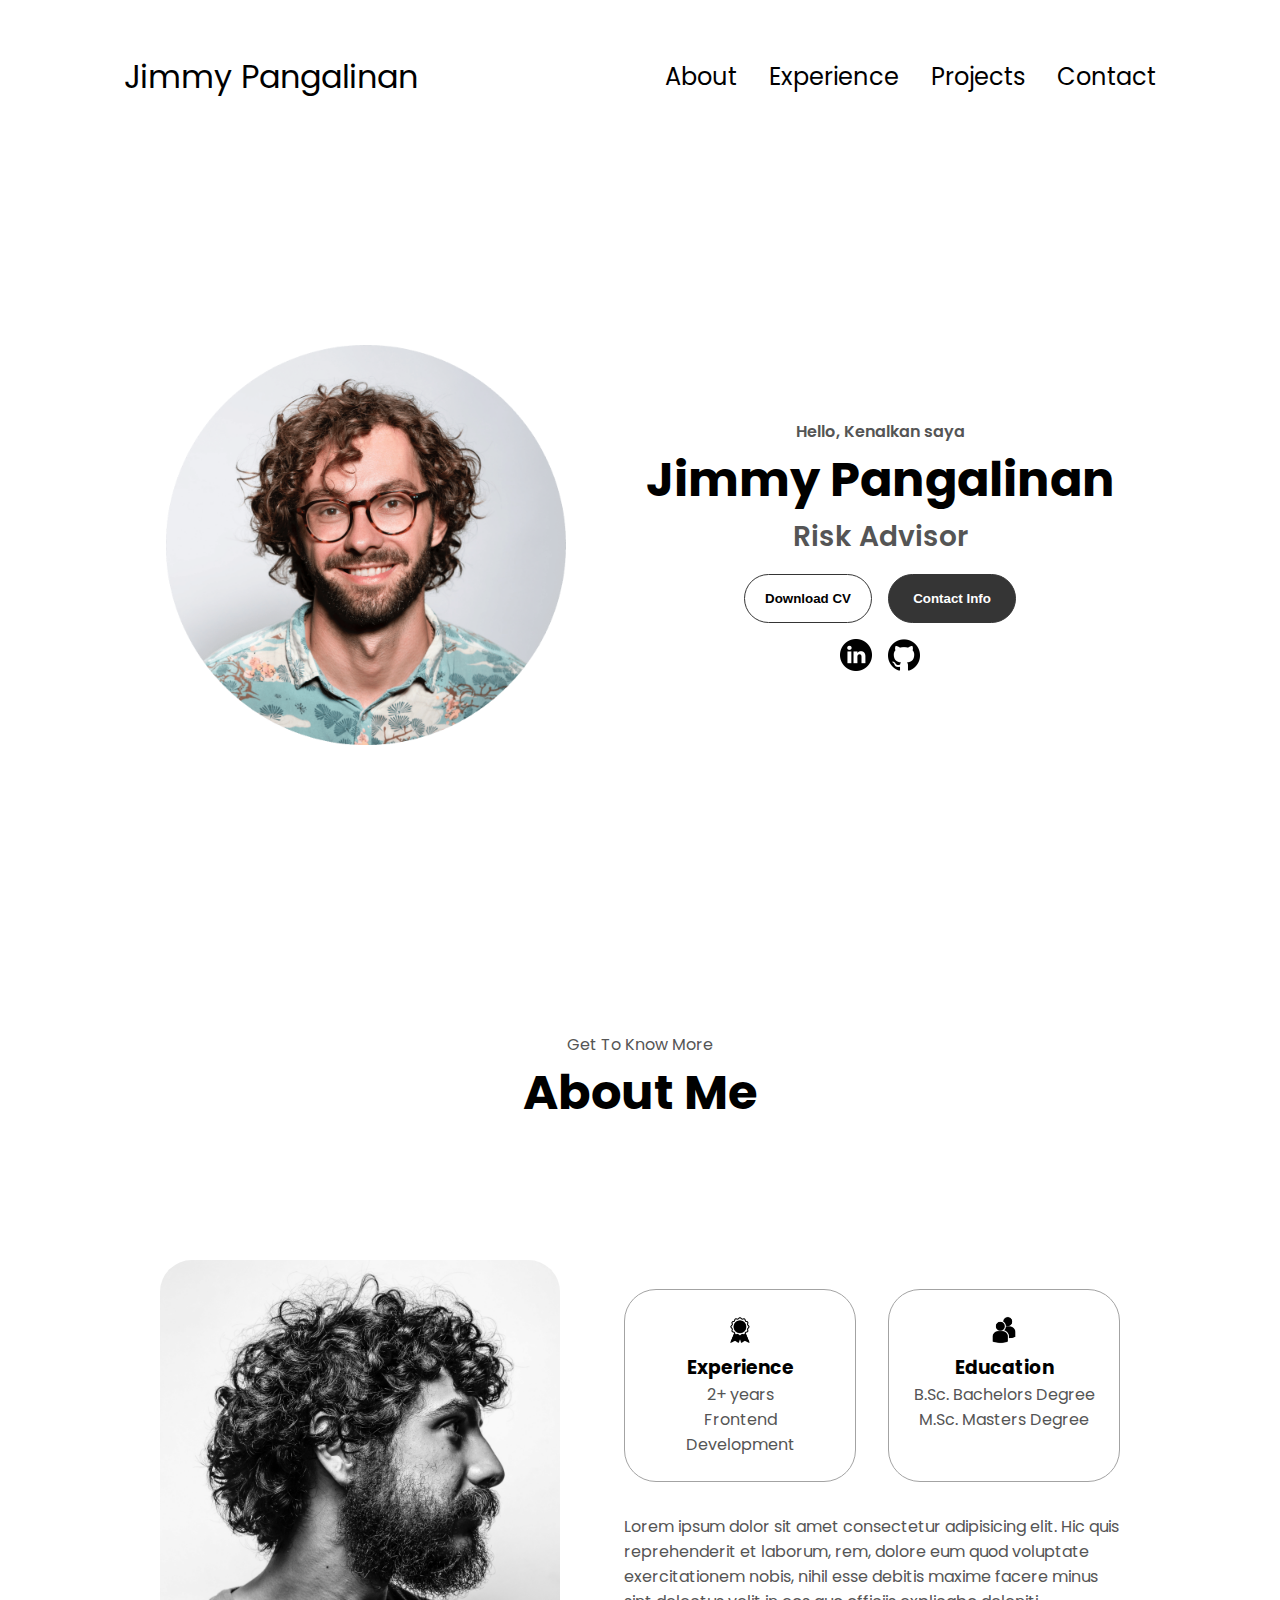
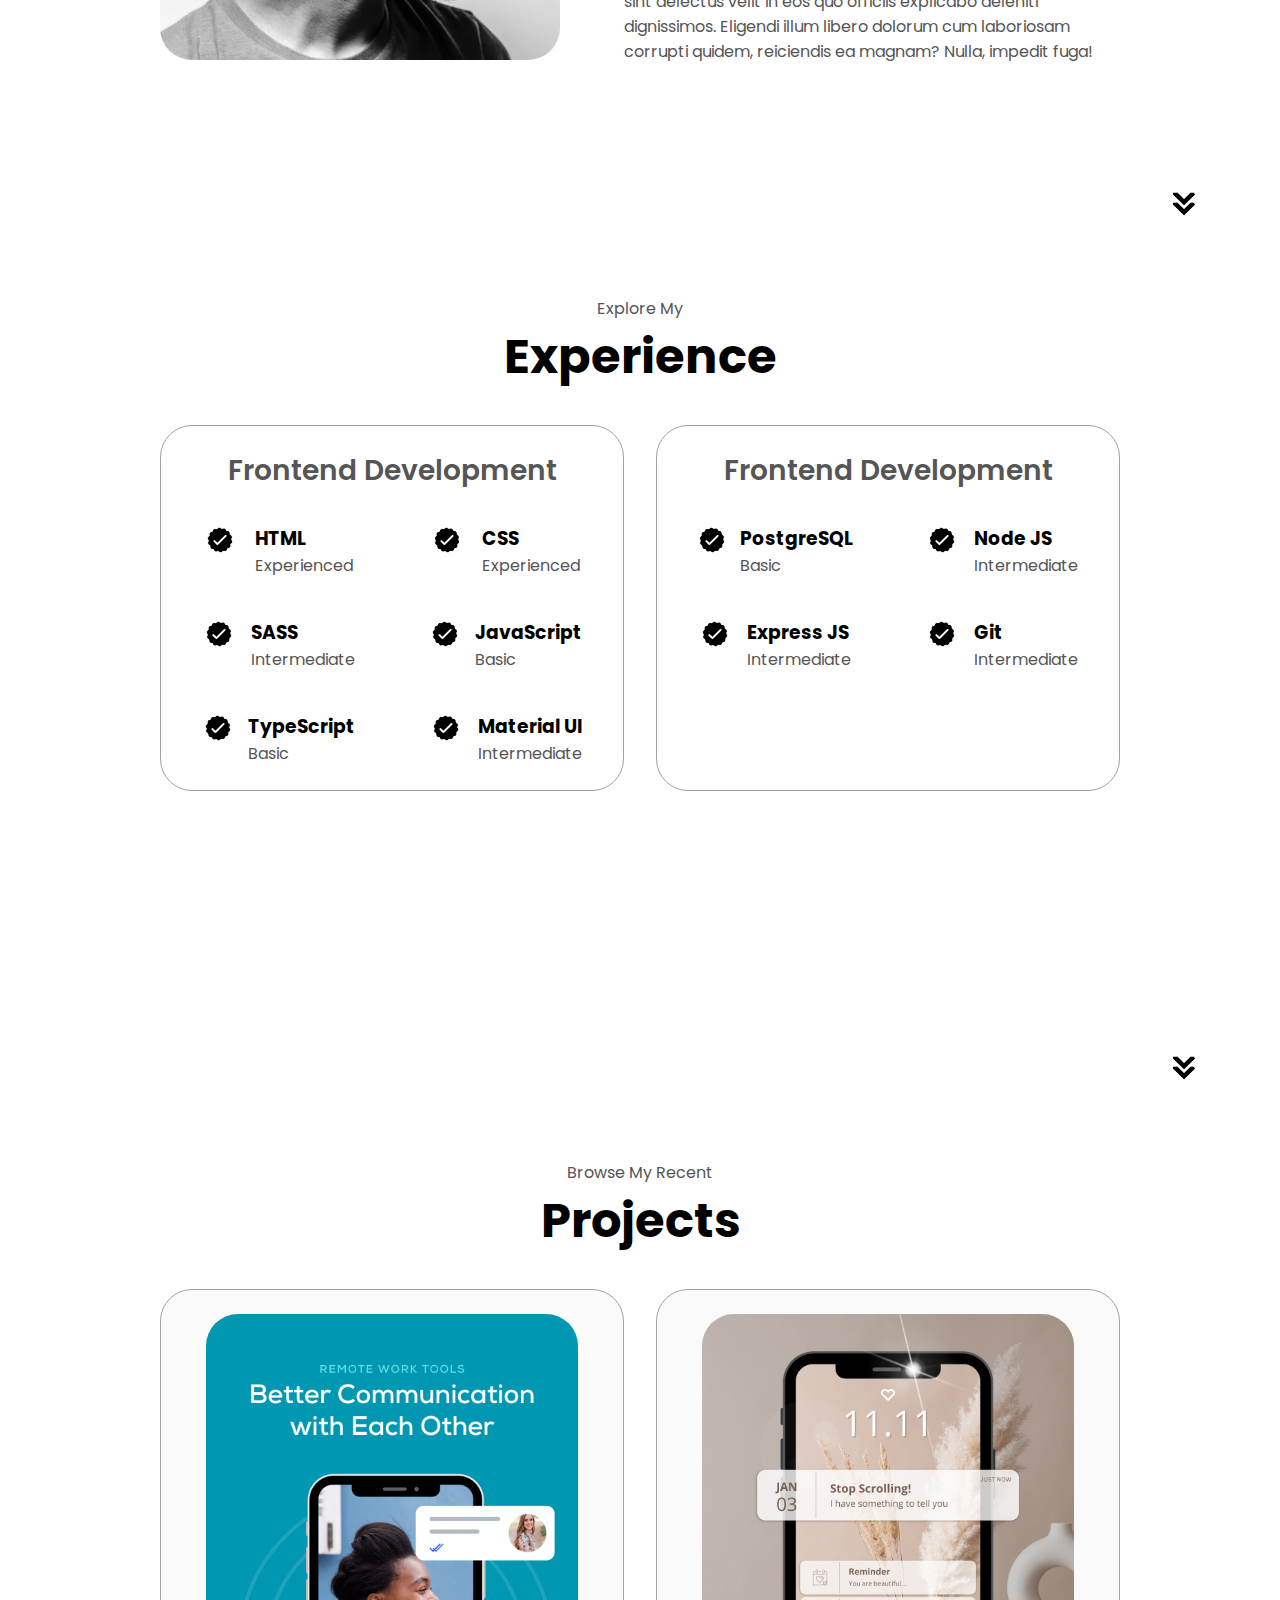
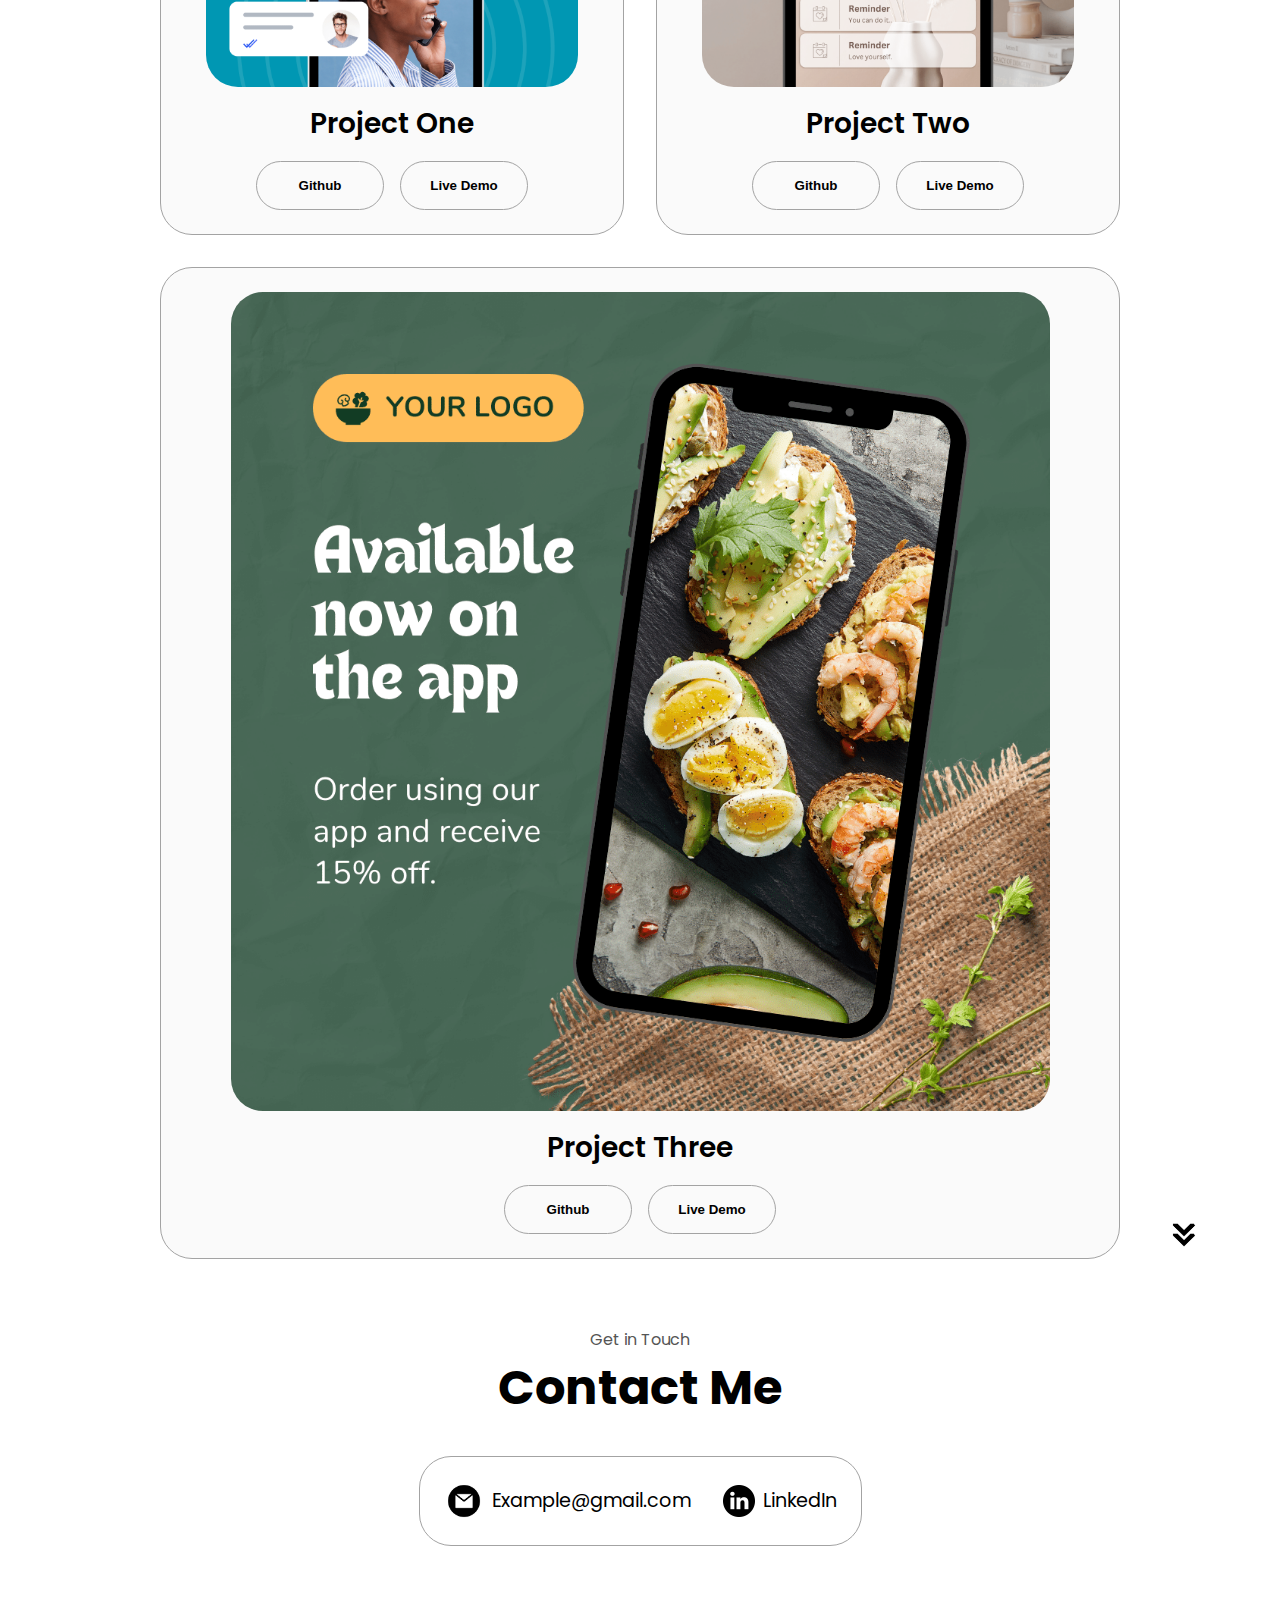
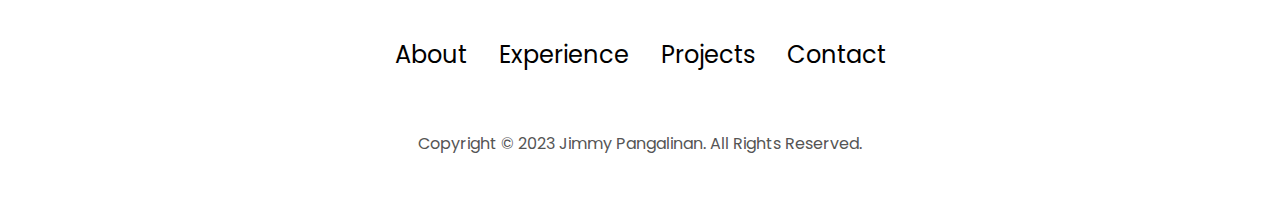
==== index.html @ 86ba5bb0 "update" ====
<!DOCTYPE html>
<html lang="en">
  <head>
    <meta charset="UTF-8" />
    <meta http-equiv="X-UA-Compatible" content="IE=edge" />
    <meta name="viewport" content="width=device-width, initial-scale=1.0" />
    <title>My Portfolio</title>
    <link rel="stylesheet" href="style.css" />
    <link rel="stylesheet" href="mediaqueries.css" />
  </head>
  <body>
    <nav id="desktop-nav">
      <div class="logo">Jimmy Pangalinan</div>
      <div>
        <ul class="nav-links">
          <li><a href="#about">About</a></li>
          <li><a href="#experience">Experience</a></li>
          <li><a href="#projects">Projects</a></li>
          <li><a href="#contact">Contact</a></li>
        </ul>
      </div>
    </nav>
    <nav id="hamburger-nav">
      <div class="logo">Jimmy Pangalinan</div>
      <div class="hamburger-menu">
        <div class="hamburger-icon" onclick="toggleMenu()">
          <span></span>
          <span></span>
          <span></span>
        </div>
        <div class="menu-links">
          <li><a href="#about" onclick="toggleMenu()">About</a></li>
          <li><a href="#experience" onclick="toggleMenu()">Experience</a></li>
          <li><a href="#projects" onclick="toggleMenu()">Projects</a></li>
          <li><a href="#contact" onclick="toggleMenu()">Contact</a></li>
        </div>
      </div>
    </nav>
    <section id="profile">
      <div class="section__pic-container">
        <img src="./assets/profile-pic.png" alt="Jimmy Pangalinan profile picture" />
      </div>
      <div class="section__text">
        <p class="section__text__p1">Hello, Kenalkan saya</p>
        <h1 class="title">Jimmy Pangalinan</h1>
        <p class="section__text__p2">Risk Advisor</p>
        <div class="btn-container">
          <button
            class="btn btn-color-2"
            onclick="window.open('./assets/resume-example.pdf')"
          >
            Download CV
          </button>
          <button class="btn btn-color-1" onclick="location.href='./#contact'">
            Contact Info
          </button>
        </div>
        <div id="socials-container">
          <img
            src="./assets/linkedin.png"
            alt="My LinkedIn profile"
            class="icon"
            onclick="location.href='https://linkedin.com/'"
          />
          <img
            src="./assets/github.png"
            alt="My Github profile"
            class="icon"
            onclick="location.href='https://github.com/'"
          />
        </div>
      </div>
    </section>
    <section id="about">
      <p class="section__text__p1">Get To Know More</p>
      <h1 class="title">About Me</h1>
      <div class="section-container">
        <div class="section__pic-container">
          <img
            src="./assets/about-pic.png"
            alt="Profile picture"
            class="about-pic"
          />
        </div>
        <div class="about-details-container">
          <div class="about-containers">
            <div class="details-container">
              <img
                src="./assets/experience.png"
                alt="Experience icon"
                class="icon"
              />
              <h3>Experience</h3>
              <p>2+ years <br />Frontend Development</p>
            </div>
            <div class="details-container">
              <img
                src="./assets/education.png"
                alt="Education icon"
                class="icon"
              />
              <h3>Education</h3>
              <p>B.Sc. Bachelors Degree<br />M.Sc. Masters Degree</p>
            </div>
          </div>
          <div class="text-container">
            <p>
              Lorem ipsum dolor sit amet consectetur adipisicing elit. Hic quis
              reprehenderit et laborum, rem, dolore eum quod voluptate
              exercitationem nobis, nihil esse debitis maxime facere minus sint
              delectus velit in eos quo officiis explicabo deleniti dignissimos.
              Eligendi illum libero dolorum cum laboriosam corrupti quidem,
              reiciendis ea magnam? Nulla, impedit fuga!
            </p>
          </div>
        </div>
      </div>
      <img
        src="./assets/arrow.png"
        alt="Arrow icon"
        class="icon arrow"
        onclick="location.href='./#experience'"
      />
    </section>
    <section id="experience">
      <p class="section__text__p1">Explore My</p>
      <h1 class="title">Experience</h1>
      <div class="experience-details-container">
        <div class="about-containers">
          <div class="details-container">
            <h2 class="experience-sub-title">Frontend Development</h2>
            <div class="article-container">
              <article>
                <img
                  src="./assets/checkmark.png"
                  alt="Experience icon"
                  class="icon"
                />
                <div>
                  <h3>HTML</h3>
                  <p>Experienced</p>
                </div>
              </article>
              <article>
                <img
                  src="./assets/checkmark.png"
                  alt="Experience icon"
                  class="icon"
                />
                <div>
                  <h3>CSS</h3>
                  <p>Experienced</p>
                </div>
              </article>
              <article>
                <img
                  src="./assets/checkmark.png"
                  alt="Experience icon"
                  class="icon"
                />
                <div>
                  <h3>SASS</h3>
                  <p>Intermediate</p>
                </div>
              </article>
              <article>
                <img
                  src="./assets/checkmark.png"
                  alt="Experience icon"
                  class="icon"
                />
                <div>
                  <h3>JavaScript</h3>
                  <p>Basic</p>
                </div>
              </article>
              <article>
                <img
                  src="./assets/checkmark.png"
                  alt="Experience icon"
                  class="icon"
                />
                <div>
                  <h3>TypeScript</h3>
                  <p>Basic</p>
                </div>
              </article>
              <article>
                <img
                  src="./assets/checkmark.png"
                  alt="Experience icon"
                  class="icon"
                />
                <div>
                  <h3>Material UI</h3>
                  <p>Intermediate</p>
                </div>
              </article>
            </div>
          </div>
          <div class="details-container">
            <h2 class="experience-sub-title">Frontend Development</h2>
            <div class="article-container">
              <article>
                <img
                  src="./assets/checkmark.png"
                  alt="Experience icon"
                  class="icon"
                />
                <div>
                  <h3>PostgreSQL</h3>
                  <p>Basic</p>
                </div>
              </article>
              <article>
                <img
                  src="./assets/checkmark.png"
                  alt="Experience icon"
                  class="icon"
                />
                <div>
                  <h3>Node JS</h3>
                  <p>Intermediate</p>
                </div>
              </article>
              <article>
                <img
                  src="./assets/checkmark.png"
                  alt="Experience icon"
                  class="icon"
                />
                <div>
                  <h3>Express JS</h3>
                  <p>Intermediate</p>
                </div>
              </article>
              <article>
                <img
                  src="./assets/checkmark.png"
                  alt="Experience icon"
                  class="icon"
                />
                <div>
                  <h3>Git</h3>
                  <p>Intermediate</p>
                </div>
              </article>
            </div>
          </div>
        </div>
      </div>
      <img
        src="./assets/arrow.png"
        alt="Arrow icon"
        class="icon arrow"
        onclick="location.href='./#projects'"
      />
    </section>
    <section id="projects">
      <p class="section__text__p1">Browse My Recent</p>
      <h1 class="title">Projects</h1>
      <div class="experience-details-container">
        <div class="about-containers">
          <div class="details-container color-container">
            <div class="article-container">
              <img
                src="./assets/project-1.png"
                alt="Project 1"
                class="project-img"
              />
            </div>
            <h2 class="experience-sub-title project-title">Project One</h2>
            <div class="btn-container">
              <button
                class="btn btn-color-2 project-btn"
                onclick="location.href='https://github.com/'"
              >
                Github
              </button>
              <button
                class="btn btn-color-2 project-btn"
                onclick="location.href='https://github.com/'"
              >
                Live Demo
              </button>
            </div>
          </div>
          <div class="details-container color-container">
            <div class="article-container">
              <img
                src="./assets/project-2.png"
                alt="Project 2"
                class="project-img"
              />
            </div>
            <h2 class="experience-sub-title project-title">Project Two</h2>
            <div class="btn-container">
              <button
                class="btn btn-color-2 project-btn"
                onclick="location.href='https://github.com/'"
              >
                Github
              </button>
              <button
                class="btn btn-color-2 project-btn"
                onclick="location.href='https://github.com/'"
              >
                Live Demo
              </button>
            </div>
          </div>
          <div class="details-container color-container">
            <div class="article-container">
              <img
                src="./assets/project-3.png"
                alt="Project 3"
                class="project-img"
              />
            </div>
            <h2 class="experience-sub-title project-title">Project Three</h2>
            <div class="btn-container">
              <button
                class="btn btn-color-2 project-btn"
                onclick="location.href='https://github.com/'"
              >
                Github
              </button>
              <button
                class="btn btn-color-2 project-btn"
                onclick="location.href='https://github.com/'"
              >
                Live Demo
              </button>
            </div>
          </div>
        </div>
      </div>
      <img
        src="./assets/arrow.png"
        alt="Arrow icon"
        class="icon arrow"
        onclick="location.href='./#contact'"
      />
    </section>
    <section id="contact">
      <p class="section__text__p1">Get in Touch</p>
      <h1 class="title">Contact Me</h1>
      <div class="contact-info-upper-container">
        <div class="contact-info-container">
          <img
            src="./assets/email.png"
            alt="Email icon"
            class="icon contact-icon email-icon"
          />
          <p><a href="mailto:examplemail@gmail.com">Example@gmail.com</a></p>
        </div>
        <div class="contact-info-container">
          <img
            src="./assets/linkedin.png"
            alt="LinkedIn icon"
            class="icon contact-icon"
          />
          <p><a href="https://www.linkedin.com">LinkedIn</a></p>
        </div>
      </div>
    </section>
    <footer>
      <nav>
        <div class="nav-links-container">
          <ul class="nav-links">
            <li><a href="#about">About</a></li>
            <li><a href="#experience">Experience</a></li>
            <li><a href="#projects">Projects</a></li>
            <li><a href="#contact">Contact</a></li>
          </ul>
        </div>
      </nav>
      <p>Copyright &#169; 2023 Jimmy Pangalinan. All Rights Reserved.</p>
    </footer>
    <script src="script.js"></script>
  </body>
</html>
---- style.css ----
/* GENERAL */

@import url("https://fonts.googleapis.com/css2?family=Poppins:wght@300;400;500;600&display=swap");

* {
  margin: 0;
  padding: 0;
}

body {
  font-family: "Poppins", sans-serif;
}

html {
  scroll-behavior: smooth;
}

p {
  color: rgb(85, 85, 85);
}

/* TRANSITION */

a,
.btn {
  transition: all 300ms ease;
}

/* DESKTOP NAV */

nav,
.nav-links {
  display: flex;
}

nav {
  justify-content: space-around;
  align-items: center;
  height: 17vh;
}

.nav-links {
  gap: 2rem;
  list-style: none;
  font-size: 1.5rem;
}

a {
  color: black;
  text-decoration: none;
  text-decoration-color: white;
}

a:hover {
  color: grey;
  text-decoration: underline;
  text-underline-offset: 1rem;
  text-decoration-color: rgb(181, 181, 181);
}

.logo {
  font-size: 2rem;
}

.logo:hover {
  cursor: default;
}

/* HAMBURGER MENU */

#hamburger-nav {
  display: none;
}

.hamburger-menu {
  position: relative;
  display: inline-block;
}

.hamburger-icon {
  display: flex;
  flex-direction: column;
  justify-content: space-between;
  height: 24px;
  width: 30px;
  cursor: pointer;
}

.hamburger-icon span {
  width: 100%;
  height: 2px;
  background-color: black;
  transition: all 0.3 ease-in-out;
}

.menu-links {
  position: absolute;
  top: 100%;
  right: 0;
  background-color: white;
  width: fit-content;
  max-height: 0;
  overflow: hidden;
  transition: all 0.3 ease-in-out;
}

.menu-links a {
  display: block;
  padding: 10px;
  text-align: center;
  font-size: 1.5rem;
  color: black;
  text-decoration: none;
  transition: all 0.3 ease-in-out;
}

.menu-links li {
  list-style: none;
}

.menu-links.open {
  max-height: 300px;
}

.hamburger-icon.open span:first-child {
  transform: rotate(45deg) translate(10px, 5px);
}

.hamburger-icon.open span:nth-child(2) {
  opacity: 0;
}

.hamburger-icon.open span:last-child {
  transform: rotate(-45deg) translate(10px, -5px);
}

.hamburger-icon span:first-child {
  transform: none;
}

.hamburger-icon span:first-child {
  opacity: 1;
}

.hamburger-icon span:first-child {
  transform: none;
}

/* SECTIONS */

section {
  padding-top: 4vh;
  height: 96vh;
  margin: 0 10rem;
  box-sizing: border-box;
  min-height: fit-content;
}

.section-container {
  display: flex;
}

/* PROFILE SECTION */

#profile {
  display: flex;
  justify-content: center;
  gap: 5rem;
  height: 80vh;
}

.section__pic-container {
  display: flex;
  height: 400px;
  width: 400px;
  margin: auto 0;
}

.section__text {
  align-self: center;
  text-align: center;
}

.section__text p {
  font-weight: 600;
}

.section__text__p1 {
  text-align: center;
}

.section__text__p2 {
  font-size: 1.75rem;
  margin-bottom: 1rem;
}

.title {
  font-size: 3rem;
  text-align: center;
}

#socials-container {
  display: flex;
  justify-content: center;
  margin-top: 1rem;
  gap: 1rem;
}

/* ICONS */

.icon {
  cursor: pointer;
  height: 2rem;
}

/* BUTTONS */

.btn-container {
  display: flex;
  justify-content: center;
  gap: 1rem;
}

.btn {
  font-weight: 600;
  transition: all 300ms ease;
  padding: 1rem;
  width: 8rem;
  border-radius: 2rem;
}

.btn-color-1,
.btn-color-2 {
  border: rgb(53, 53, 53) 0.1rem solid;
}

.btn-color-1:hover,
.btn-color-2:hover {
  cursor: pointer;
}

.btn-color-1,
.btn-color-2:hover {
  background: rgb(53, 53, 53);
  color: white;
}

.btn-color-1:hover {
  background: rgb(0, 0, 0);
}

.btn-color-2 {
  background: none;
}

.btn-color-2:hover {
  border: rgb(255, 255, 255) 0.1rem solid;
}

.btn-container {
  gap: 1rem;
}

/* ABOUT SECTION */

#about {
  position: relative;
}

.about-containers {
  gap: 2rem;
  margin-bottom: 2rem;
  margin-top: 2rem;
}

.about-details-container {
  justify-content: center;
  flex-direction: column;
}

.about-containers,
.about-details-container {
  display: flex;
}

.about-pic {
  border-radius: 2rem;
}

.arrow {
  position: absolute;
  right: -5rem;
  bottom: 2.5rem;
}

.details-container {
  padding: 1.5rem;
  flex: 1;
  background: white;
  border-radius: 2rem;
  border: rgb(53, 53, 53) 0.1rem solid;
  border-color: rgb(163, 163, 163);
  text-align: center;
}

.section-container {
  gap: 4rem;
  height: 80%;
}

.section__pic-container {
  height: 400px;
  width: 400px;
  margin: auto 0;
}

/* EXPERIENCE SECTION */

#experience {
  position: relative;
}

.experience-sub-title {
  color: rgb(85, 85, 85);
  font-weight: 600;
  font-size: 1.75rem;
  margin-bottom: 2rem;
}

.experience-details-container {
  display: flex;
  justify-content: center;
  flex-direction: column;
}

.article-container {
  display: flex;
  text-align: initial;
  flex-wrap: wrap;
  flex-direction: row;
  gap: 2.5rem;
  justify-content: space-around;
}

article {
  display: flex;
  width: 10rem;
  justify-content: space-around;
  gap: 0.5rem;
}

article .icon {
  cursor: default;
}

/* PROJECTS SECTION */

#projects {
  position: relative;
}

.color-container {
  border-color: rgb(163, 163, 163);
  background: rgb(250, 250, 250);
}

.project-img {
  border-radius: 2rem;
  width: 90%;
  height: 90%;
}

.project-title {
  margin: 1rem;
  color: black;
}

.project-btn {
  color: black;
  border-color: rgb(163, 163, 163);
}

/* CONTACT */

#contact {
  display: flex;
  justify-content: center;
  flex-direction: column;
  height: 70vh;
}

.contact-info-upper-container {
  display: flex;
  justify-content: center;
  border-radius: 2rem;
  border: rgb(53, 53, 53) 0.1rem solid;
  border-color: rgb(163, 163, 163);
  background: (250, 250, 250);
  margin: 2rem auto;
  padding: 0.5rem;
}

.contact-info-container {
  display: flex;
  align-items: center;
  justify-content: center;
  gap: 0.5rem;
  margin: 1rem;
}

.contact-info-container p {
  font-size: larger;
}

.contact-icon {
  cursor: default;
}

.email-icon {
  height: 2.5rem;
}

/* FOOTER SECTION */

footer {
  height: 26vh;
  margin: 0 1rem;
}

footer p {
  text-align: center;
}
---- mediaqueries.css ----
@media screen and (max-width: 1400px) {
  #profile {
    height: 83vh;
    margin-bottom: 6rem;
  }
  .about-containers {
    flex-wrap: wrap;
  }
  #contact,
  #projects {
    height: fit-content;
  }
}

@media screen and (max-width: 1200px) {
  #desktop-nav {
    display: none;
  }
  #hamburger-nav {
    display: flex;
  }
  #experience,
  .experience-details-container {
    margin-top: 2rem;
  }
  #profile,
  .section-container {
    display: block;
  }
  .arrow {
    display: none;
  }
  section,
  .section-container {
    height: fit-content;
  }
  section {
    margin: 0 5%;
  }
  .section__pic-container {
    width: 275px;
    height: 275px;
    margin: 0 auto 2rem;
  }
  .about-containers {
    margin-top: 0;
  }
}

@media screen and (max-width: 600px) {
  #contact,
  footer {
    height: 40vh;
  }
  #profile {
    height: 83vh;
    margin-bottom: 0;
  }
  article {
    font-size: 1rem;
  }
  footer nav {
    height: fit-content;
    margin-bottom: 2rem;
  }
  .about-containers,
  .contact-info-upper-container,
  .btn-container {
    flex-wrap: wrap;
  }
  .contact-info-container {
    margin: 0;
  }
  .contact-info-container p,
  .nav-links li a {
    font-size: 1rem;
  }
  .experience-sub-title {
    font-size: 1.25rem;
  }
  .logo {
    font-size: 1.5rem;
  }
  .nav-links {
    flex-direction: column;
    gap: 0.5rem;
    text-align: center;
  }
  .section__pic-container {
    width: auto;
    height: 46vw;
    justify-content: center;
  }
  .section__text__p2 {
    font-size: 1.25rem;
  }
  .title {
    font-size: 2rem;
  }
  .text-container {
    text-align: justify;
  }
}
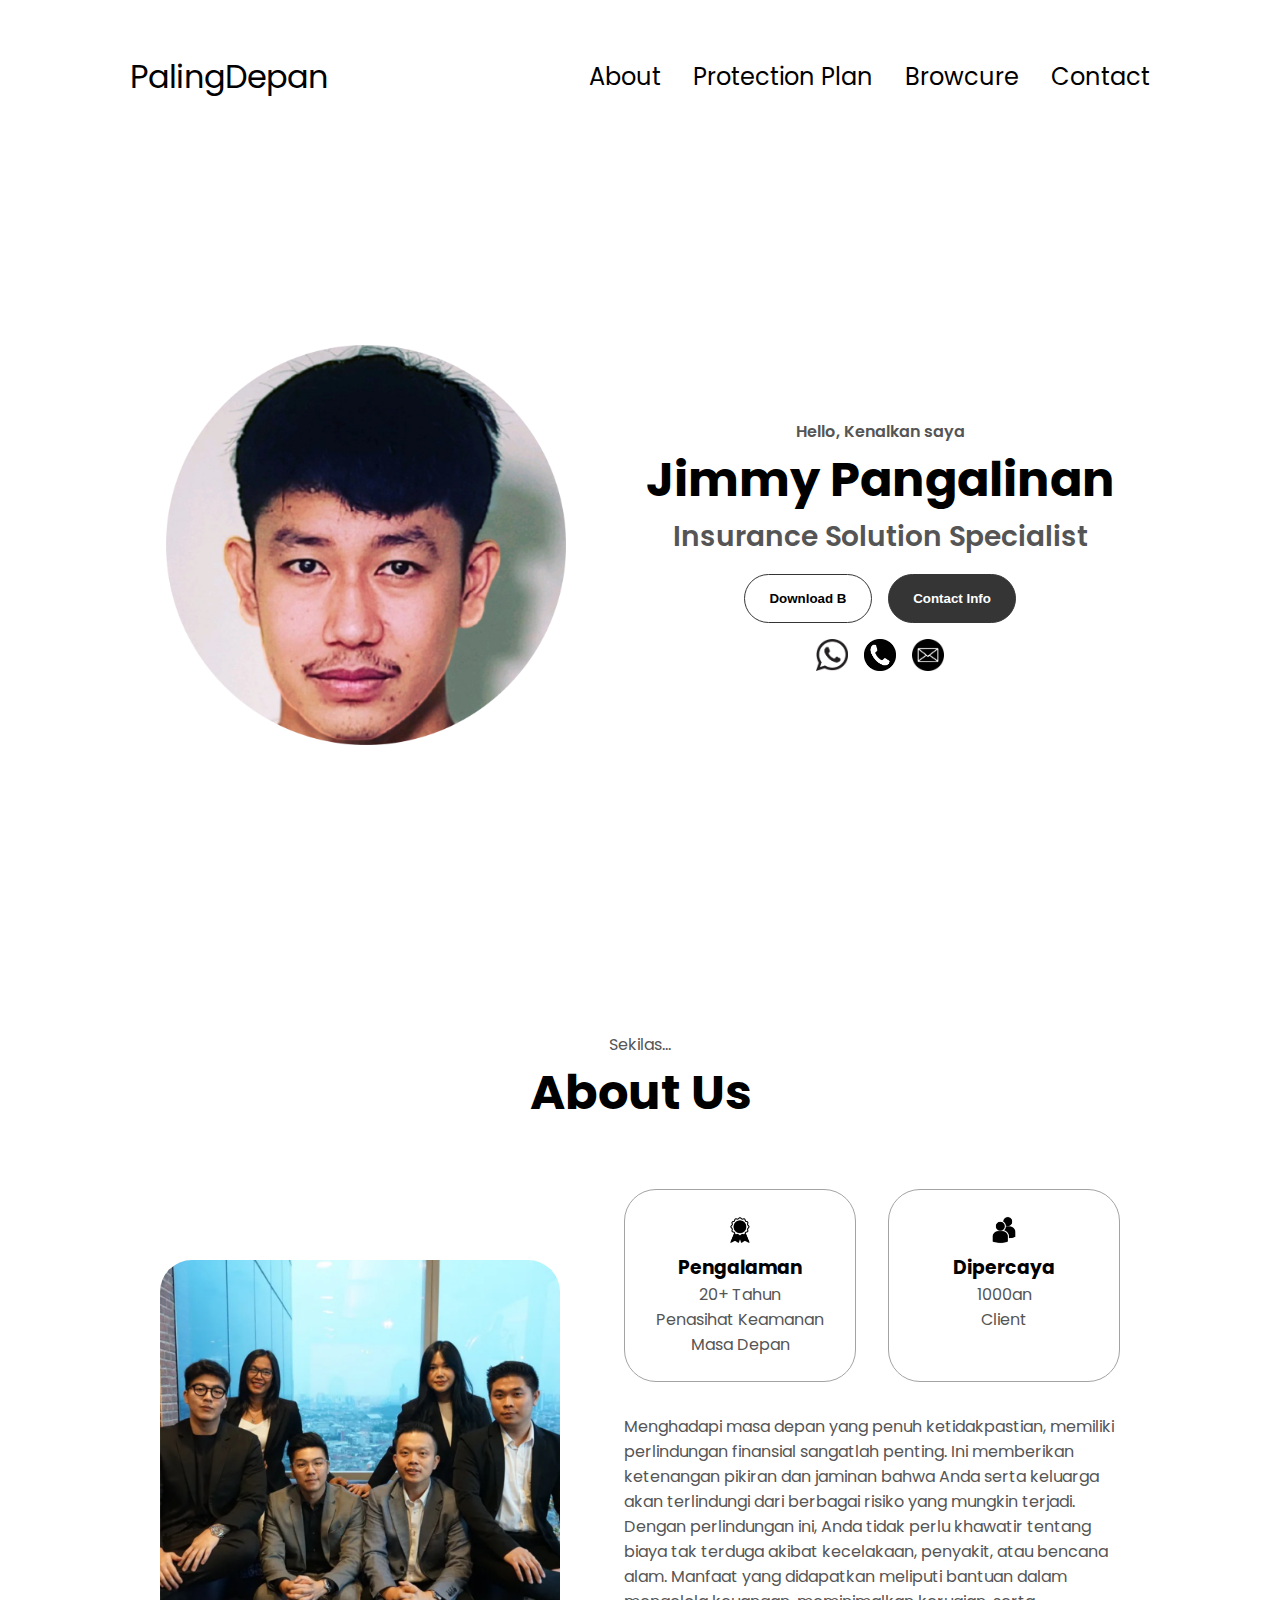
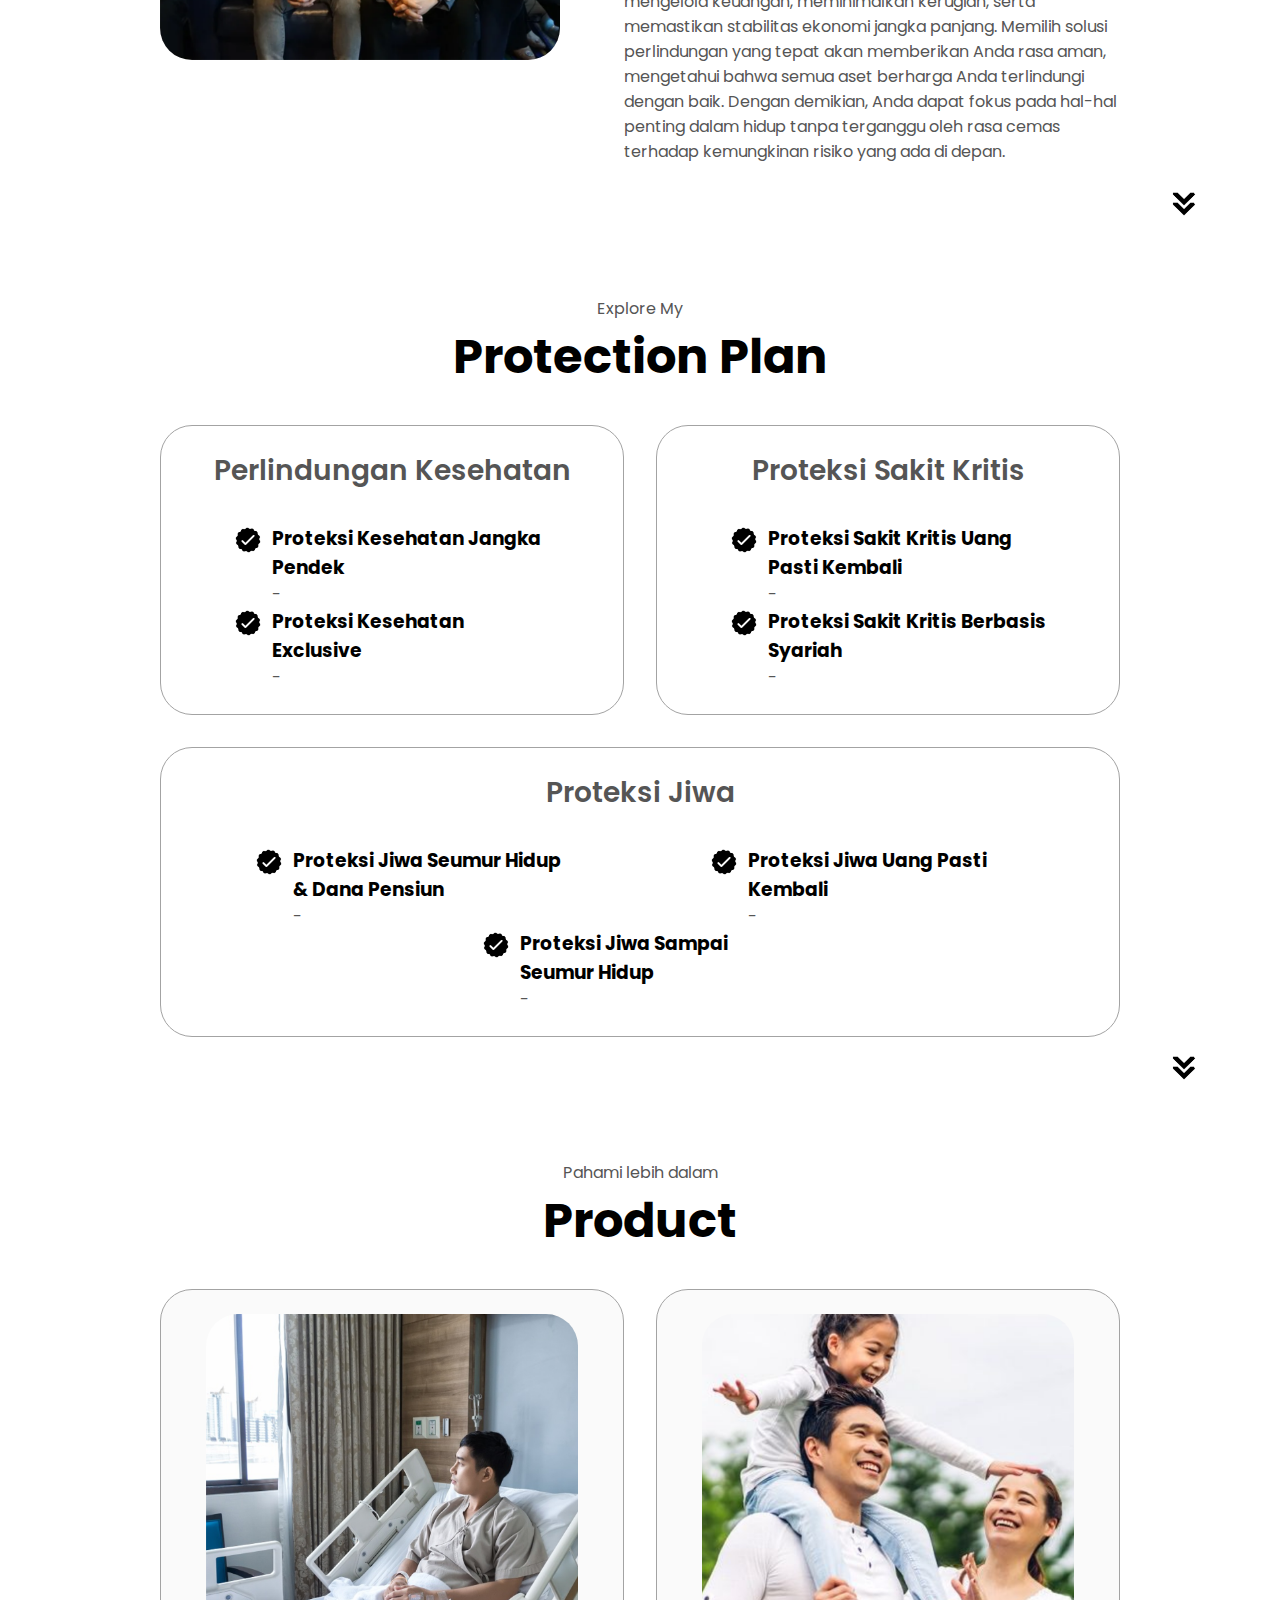
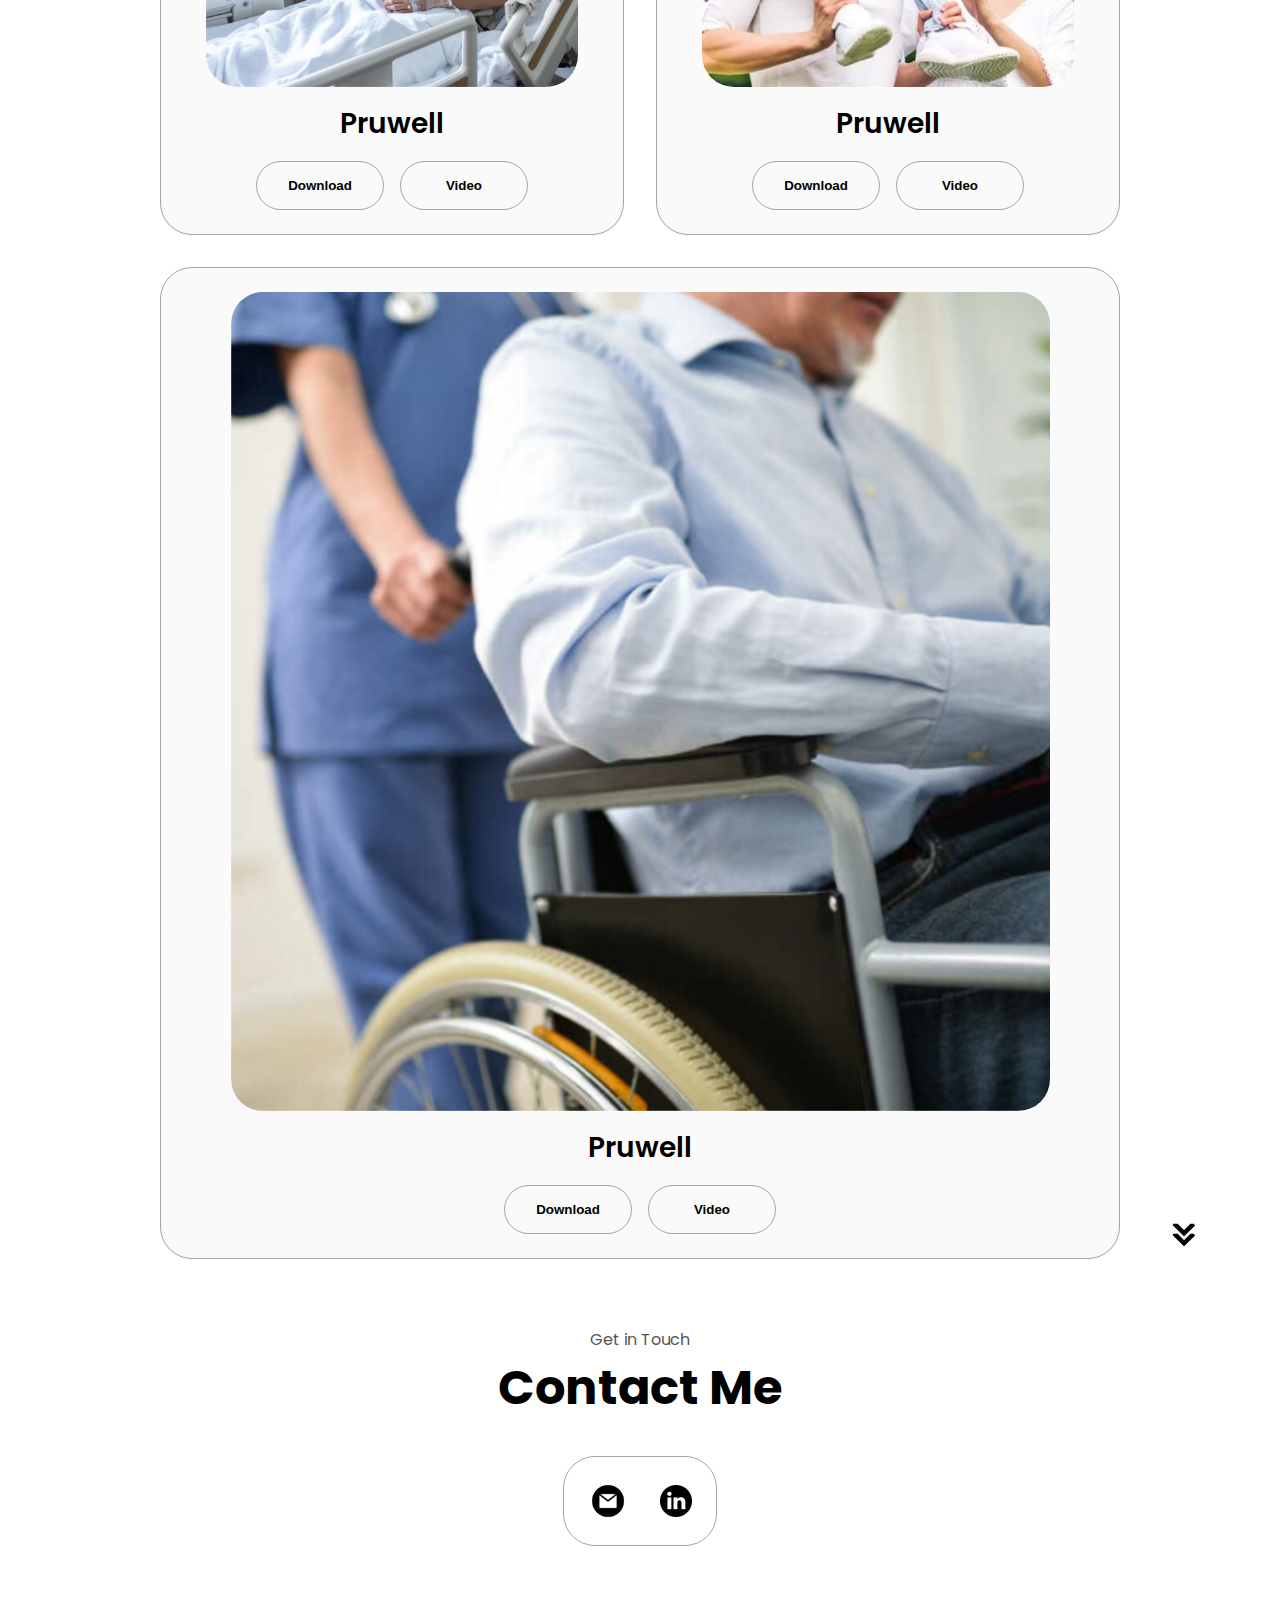
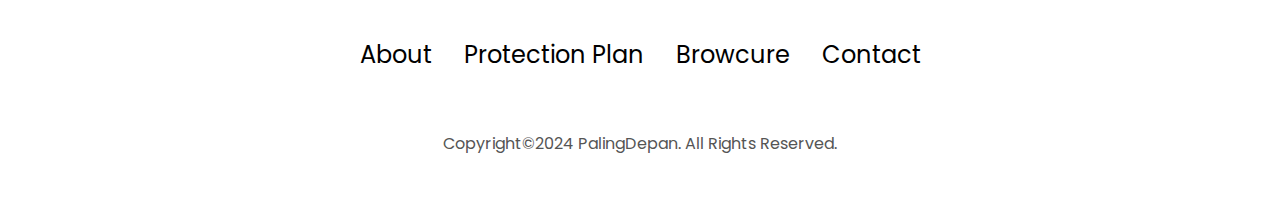
==== commit b541c529: "update" ====
--- a/index.html
+++ b/index.html
@@ -4,18 +4,18 @@
     <meta charset="UTF-8" />
     <meta http-equiv="X-UA-Compatible" content="IE=edge" />
     <meta name="viewport" content="width=device-width, initial-scale=1.0" />
-    <title>My Portfolio</title>
+    <title>PalingDepan</title>
     <link rel="stylesheet" href="style.css" />
     <link rel="stylesheet" href="mediaqueries.css" />
   </head>
   <body>
     <nav id="desktop-nav">
-      <div class="logo">Jimmy Pangalinan</div>
+      <div class="logo">PalingDepan</div>
       <div>
         <ul class="nav-links">
           <li><a href="#about">About</a></li>
-          <li><a href="#experience">Experience</a></li>
-          <li><a href="#projects">Projects</a></li>
+          <li><a href="#experience">Protection Plan</a></li>
+          <li><a href="#projects">Browcure</a></li>
           <li><a href="#contact">Contact</a></li>
         </ul>
       </div>
@@ -43,37 +43,47 @@
       <div class="section__text">
         <p class="section__text__p1">Hello, Kenalkan saya</p>
         <h1 class="title">Jimmy Pangalinan</h1>
-        <p class="section__text__p2">Risk Advisor</p>
+        <p class="section__text__p2">Insurance Solution Specialist</p>
         <div class="btn-container">
-          <button
+          <!-- <button
             class="btn btn-color-2"
             onclick="window.open('./assets/resume-example.pdf')"
+          > -->
+          <button
+          class="btn btn-color-2"
+          onclick="window.open('#')"
           >
-            Download CV
+            Download B
           </button>
-          <button class="btn btn-color-1" onclick="location.href='./#contact'">
+          <button class="btn btn-color-1" onclick="location.href='#contact'">
             Contact Info
           </button>
         </div>
         <div id="socials-container">
           <img
-            src="./assets/linkedin.png"
+            src="./assets/wa.png"
             alt="My LinkedIn profile"
             class="icon"
-            onclick="location.href='https://linkedin.com/'"
-          />
-          <img
-            src="./assets/github.png"
+            onclick="location.href='#'"
+          />
+          <img
+            src="./assets/phone.png"
             alt="My Github profile"
             class="icon"
-            onclick="location.href='https://github.com/'"
+            onclick="location.href='#'"
+          />
+          <img
+            src="./assets/mail.png"
+            alt="My Github profile"
+            class="icon"
+            onclick="location.href='#'"
           />
         </div>
       </div>
     </section>
     <section id="about">
-      <p class="section__text__p1">Get To Know More</p>
-      <h1 class="title">About Me</h1>
+      <p class="section__text__p1">Sekilas...</p>
+      <h1 class="title">About Us</h1>
       <div class="section-container">
         <div class="section__pic-container">
           <img
@@ -90,8 +100,8 @@
                 alt="Experience icon"
                 class="icon"
               />
-              <h3>Experience</h3>
-              <p>2+ years <br />Frontend Development</p>
+              <h3>Pengalaman</h3>
+              <p>20+ Tahun <br />Penasihat Keamanan Masa Depan</p>
             </div>
             <div class="details-container">
               <img
@@ -99,18 +109,21 @@
                 alt="Education icon"
                 class="icon"
               />
-              <h3>Education</h3>
-              <p>B.Sc. Bachelors Degree<br />M.Sc. Masters Degree</p>
+              <h3>Dipercaya</h3>
+              <p>1000an<br />Client</p>
             </div>
           </div>
           <div class="text-container">
             <p>
-              Lorem ipsum dolor sit amet consectetur adipisicing elit. Hic quis
-              reprehenderit et laborum, rem, dolore eum quod voluptate
-              exercitationem nobis, nihil esse debitis maxime facere minus sint
-              delectus velit in eos quo officiis explicabo deleniti dignissimos.
-              Eligendi illum libero dolorum cum laboriosam corrupti quidem,
-              reiciendis ea magnam? Nulla, impedit fuga!
+              Menghadapi masa depan yang penuh ketidakpastian, memiliki perlindungan finansial sangatlah penting. 
+              Ini memberikan ketenangan pikiran dan jaminan bahwa Anda serta keluarga akan terlindungi dari berbagai 
+              risiko yang mungkin terjadi. Dengan perlindungan ini, Anda tidak perlu khawatir tentang biaya tak terduga 
+              akibat kecelakaan, penyakit, atau bencana alam. Manfaat yang didapatkan meliputi bantuan dalam mengelola 
+              keuangan, meminimalkan kerugian, serta memastikan stabilitas ekonomi jangka panjang. 
+              Memilih solusi perlindungan yang tepat akan memberikan Anda rasa aman, 
+              mengetahui bahwa semua aset berharga Anda terlindungi dengan baik. 
+              Dengan demikian, Anda dapat fokus pada hal-hal penting dalam hidup tanpa terganggu oleh rasa cemas 
+              terhadap kemungkinan risiko yang ada di depan.
             </p>
           </div>
         </div>
@@ -124,125 +137,97 @@
     </section>
     <section id="experience">
       <p class="section__text__p1">Explore My</p>
-      <h1 class="title">Experience</h1>
+      <h1 class="title">Protection Plan</h1>
       <div class="experience-details-container">
         <div class="about-containers">
           <div class="details-container">
-            <h2 class="experience-sub-title">Frontend Development</h2>
-            <div class="article-container">
-              <article>
-                <img
-                  src="./assets/checkmark.png"
-                  alt="Experience icon"
-                  class="icon"
-                />
-                <div>
-                  <h3>HTML</h3>
-                  <p>Experienced</p>
-                </div>
-              </article>
-              <article>
-                <img
-                  src="./assets/checkmark.png"
-                  alt="Experience icon"
-                  class="icon"
-                />
-                <div>
-                  <h3>CSS</h3>
-                  <p>Experienced</p>
-                </div>
-              </article>
-              <article>
-                <img
-                  src="./assets/checkmark.png"
-                  alt="Experience icon"
-                  class="icon"
-                />
-                <div>
-                  <h3>SASS</h3>
-                  <p>Intermediate</p>
-                </div>
-              </article>
-              <article>
-                <img
-                  src="./assets/checkmark.png"
-                  alt="Experience icon"
-                  class="icon"
-                />
-                <div>
-                  <h3>JavaScript</h3>
-                  <p>Basic</p>
-                </div>
-              </article>
-              <article>
-                <img
-                  src="./assets/checkmark.png"
-                  alt="Experience icon"
-                  class="icon"
-                />
-                <div>
-                  <h3>TypeScript</h3>
-                  <p>Basic</p>
-                </div>
-              </article>
-              <article>
-                <img
-                  src="./assets/checkmark.png"
-                  alt="Experience icon"
-                  class="icon"
-                />
-                <div>
-                  <h3>Material UI</h3>
-                  <p>Intermediate</p>
+            <h2 class="experience-sub-title">Perlindungan Kesehatan</h2>
+            <div class="article-container">
+              <article>
+                <img
+                  src="./assets/checkmark.png"
+                  alt="Experience icon"
+                  class="icon"
+                />
+                <div>
+                  <h3>Proteksi Kesehatan Jangka Pendek</h3>
+                  <p>-</p>
+                </div>
+              </article>
+              <article>
+                <img
+                  src="./assets/checkmark.png"
+                  alt="Experience icon"
+                  class="icon"
+                />
+                <div>
+                  <h3>Proteksi Kesehatan Exclusive</h3>
+                  <p>-</p>
                 </div>
               </article>
             </div>
           </div>
           <div class="details-container">
-            <h2 class="experience-sub-title">Frontend Development</h2>
-            <div class="article-container">
-              <article>
-                <img
-                  src="./assets/checkmark.png"
-                  alt="Experience icon"
-                  class="icon"
-                />
-                <div>
-                  <h3>PostgreSQL</h3>
-                  <p>Basic</p>
-                </div>
-              </article>
-              <article>
-                <img
-                  src="./assets/checkmark.png"
-                  alt="Experience icon"
-                  class="icon"
-                />
-                <div>
-                  <h3>Node JS</h3>
-                  <p>Intermediate</p>
-                </div>
-              </article>
-              <article>
-                <img
-                  src="./assets/checkmark.png"
-                  alt="Experience icon"
-                  class="icon"
-                />
-                <div>
-                  <h3>Express JS</h3>
-                  <p>Intermediate</p>
-                </div>
-              </article>
-              <article>
-                <img
-                  src="./assets/checkmark.png"
-                  alt="Experience icon"
-                  class="icon"
-                />
-                <div>
-                  <h3>Git</h3>
-                  <p>Intermediate</p>
+            <h2 class="experience-sub-title">Proteksi Sakit Kritis</h2>
+            <div class="article-container">
+              <article>
+                <img
+                  src="./assets/checkmark.png"
+                  alt="Experience icon"
+                  class="icon"
+                />
+                <div>
+                  <h3>Proteksi Sakit Kritis Uang Pasti Kembali</h3>
+                  <p>-</p>
+                </div>
+              </article>
+              <article>
+                <img
+                  src="./assets/checkmark.png"
+                  alt="Experience icon"
+                  class="icon"
+                />
+                <div>
+                  <h3>Proteksi Sakit Kritis Berbasis Syariah</h3>
+                  <p>-</p>
+                </div>
+              </article>
+            </div>
+          </div>
+          <div class="details-container">
+            <h2 class="experience-sub-title">Proteksi Jiwa</h2>
+            <div class="article-container">
+              <article>
+                <img
+                  src="./assets/checkmark.png"
+                  alt="Experience icon"
+                  class="icon"
+                />
+                <div>
+                  <h3>Proteksi Jiwa Seumur Hidup & Dana Pensiun</h3>
+                  <p>-</p>
+                </div>
+              </article>
+              <article>
+                <img
+                  src="./assets/checkmark.png"
+                  alt="Experience icon"
+                  class="icon"
+                />
+                <div>
+                  <h3>Proteksi Jiwa Uang Pasti Kembali</h3>
+                  <p>-</p>
+                </div>
+              </article>
+              <article>
+                <img
+                  src="./assets/checkmark.png"
+                  alt="Experience icon"
+                  class="icon"
+                />
+                <div>
+                  <h3>Proteksi Jiwa Sampai Seumur Hidup</h3>
+                  <p>-</p>
                 </div>
               </article>
             </div>
@@ -257,8 +242,8 @@
       />
     </section>
     <section id="projects">
-      <p class="section__text__p1">Browse My Recent</p>
-      <h1 class="title">Projects</h1>
+      <p class="section__text__p1">Pahami lebih dalam</p>
+      <h1 class="title">Product</h1>
       <div class="experience-details-container">
         <div class="about-containers">
           <div class="details-container color-container">
@@ -269,19 +254,19 @@
                 class="project-img"
               />
             </div>
-            <h2 class="experience-sub-title project-title">Project One</h2>
+            <h2 class="experience-sub-title project-title">Pruwell</h2>
             <div class="btn-container">
               <button
                 class="btn btn-color-2 project-btn"
-                onclick="location.href='https://github.com/'"
-              >
-                Github
-              </button>
-              <button
-                class="btn btn-color-2 project-btn"
-                onclick="location.href='https://github.com/'"
-              >
-                Live Demo
+                onclick="location.href='#'"
+              >
+                Download
+              </button>
+              <button
+                class="btn btn-color-2 project-btn"
+                onclick="location.href='#'"
+              >
+                Video
               </button>
             </div>
           </div>
@@ -293,19 +278,19 @@
                 class="project-img"
               />
             </div>
-            <h2 class="experience-sub-title project-title">Project Two</h2>
+            <h2 class="experience-sub-title project-title">Pruwell</h2>
             <div class="btn-container">
               <button
                 class="btn btn-color-2 project-btn"
-                onclick="location.href='https://github.com/'"
-              >
-                Github
-              </button>
-              <button
-                class="btn btn-color-2 project-btn"
-                onclick="location.href='https://github.com/'"
-              >
-                Live Demo
+                onclick="location.href='#'"
+              >
+                Download
+              </button>
+              <button
+                class="btn btn-color-2 project-btn"
+                onclick="location.href='#'"
+              >
+                Video
               </button>
             </div>
           </div>
@@ -317,19 +302,19 @@
                 class="project-img"
               />
             </div>
-            <h2 class="experience-sub-title project-title">Project Three</h2>
+            <h2 class="experience-sub-title project-title">Pruwell</h2>
             <div class="btn-container">
               <button
                 class="btn btn-color-2 project-btn"
-                onclick="location.href='https://github.com/'"
-              >
-                Github
-              </button>
-              <button
-                class="btn btn-color-2 project-btn"
-                onclick="location.href='https://github.com/'"
-              >
-                Live Demo
+                onclick="location.href='#'"
+              >
+                Download
+              </button>
+              <button
+                class="btn btn-color-2 project-btn"
+                onclick="location.href='#'"
+              >
+                Video
               </button>
             </div>
           </div>
@@ -352,7 +337,7 @@
             alt="Email icon"
             class="icon contact-icon email-icon"
           />
-          <p><a href="mailto:examplemail@gmail.com">Example@gmail.com</a></p>
+          <!-- <p><a href="mailto:examplemail@gmail.com">Example@gmail.com</a></p> -->
         </div>
         <div class="contact-info-container">
           <img
@@ -360,7 +345,7 @@
             alt="LinkedIn icon"
             class="icon contact-icon"
           />
-          <p><a href="https://www.linkedin.com">LinkedIn</a></p>
+          <!-- <p><a href="https://www.linkedin.com">LinkedIn</a></p> -->
         </div>
       </div>
     </section>
@@ -369,13 +354,13 @@
         <div class="nav-links-container">
           <ul class="nav-links">
             <li><a href="#about">About</a></li>
-            <li><a href="#experience">Experience</a></li>
-            <li><a href="#projects">Projects</a></li>
+            <li><a href="#experience">Protection Plan</a></li>
+            <li><a href="#projects">Browcure</a></li>
             <li><a href="#contact">Contact</a></li>
           </ul>
         </div>
       </nav>
-      <p>Copyright &#169; 2023 Jimmy Pangalinan. All Rights Reserved.</p>
+      <p>Copyright&#169;2024 PalingDepan. All Rights Reserved.</p>
     </footer>
     <script src="script.js"></script>
   </body>
--- a/style.css
+++ b/style.css
@@ -338,13 +338,13 @@
   text-align: initial;
   flex-wrap: wrap;
   flex-direction: row;
-  gap: 2.5rem;
+  gap: 0rem;
   justify-content: space-around;
 }
 
 article {
   display: flex;
-  width: 10rem;
+  width: 20rem;
   justify-content: space-around;
   gap: 0.5rem;
 }
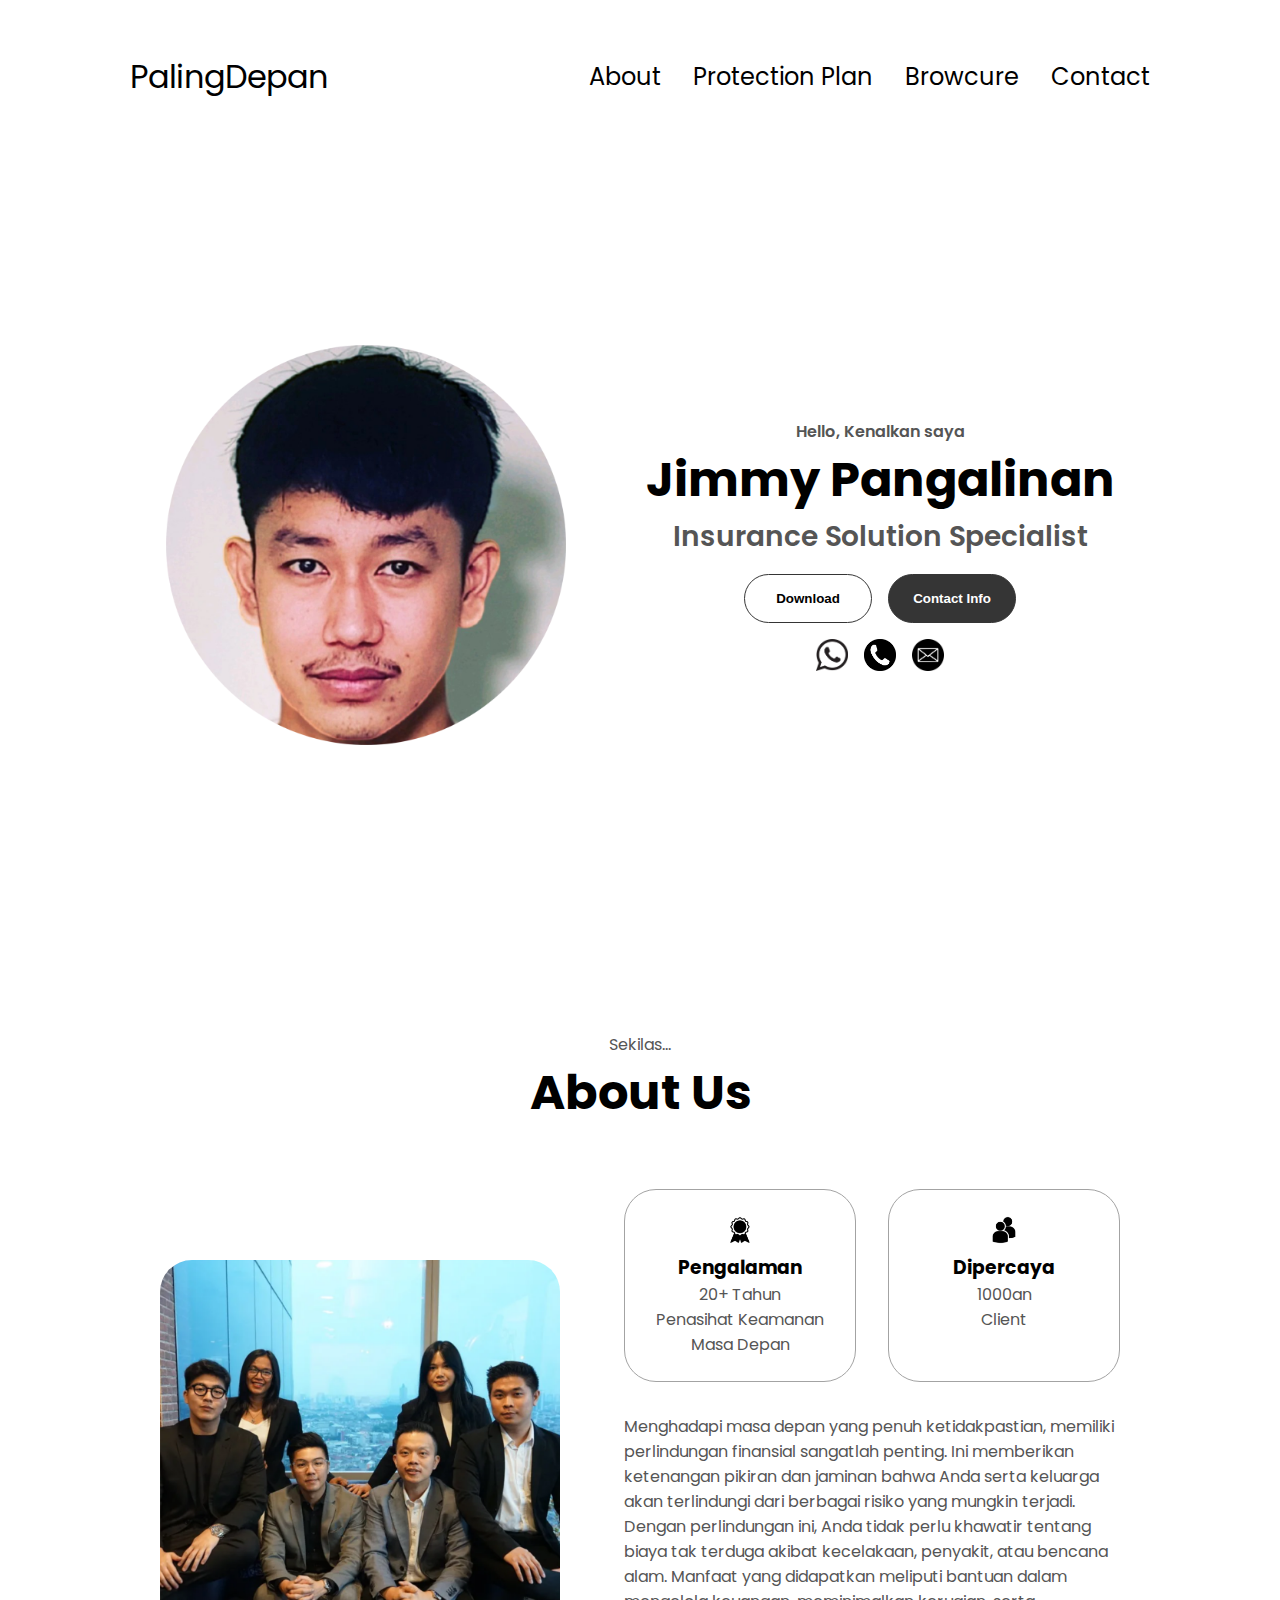
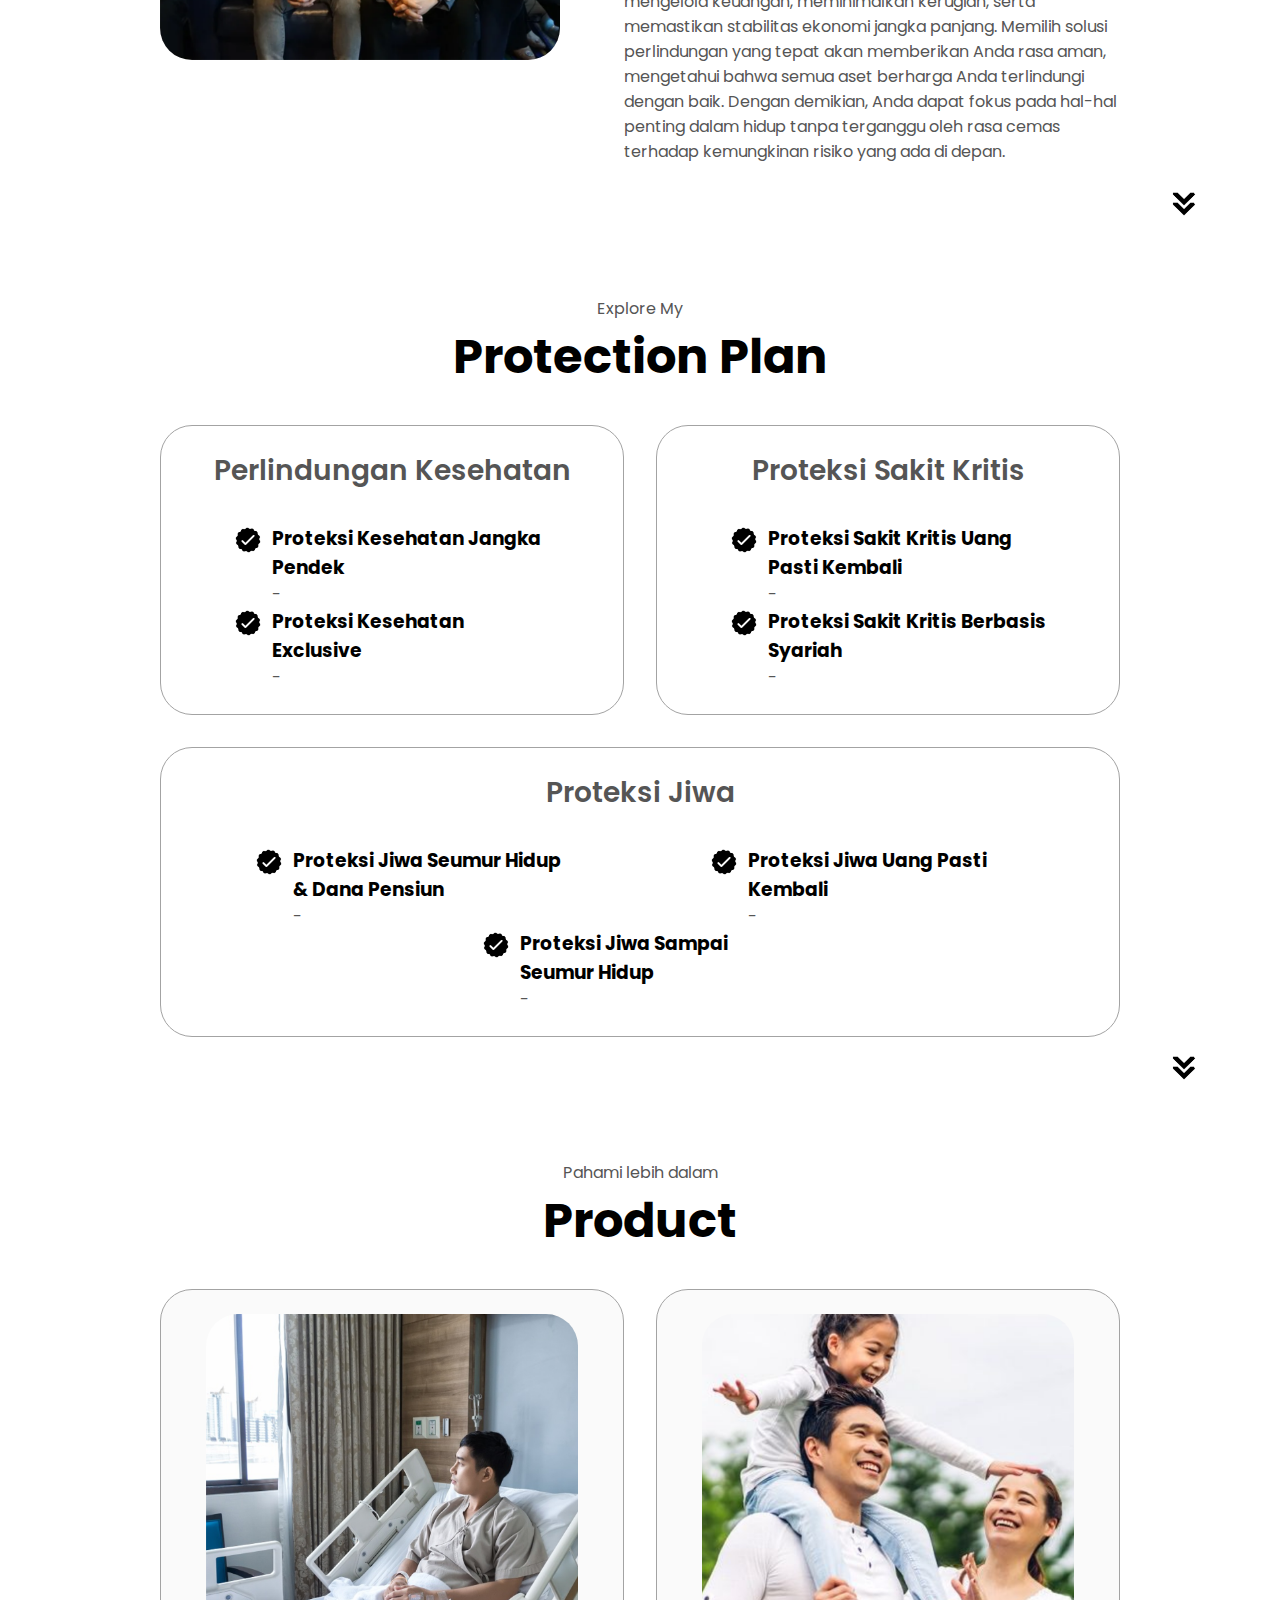
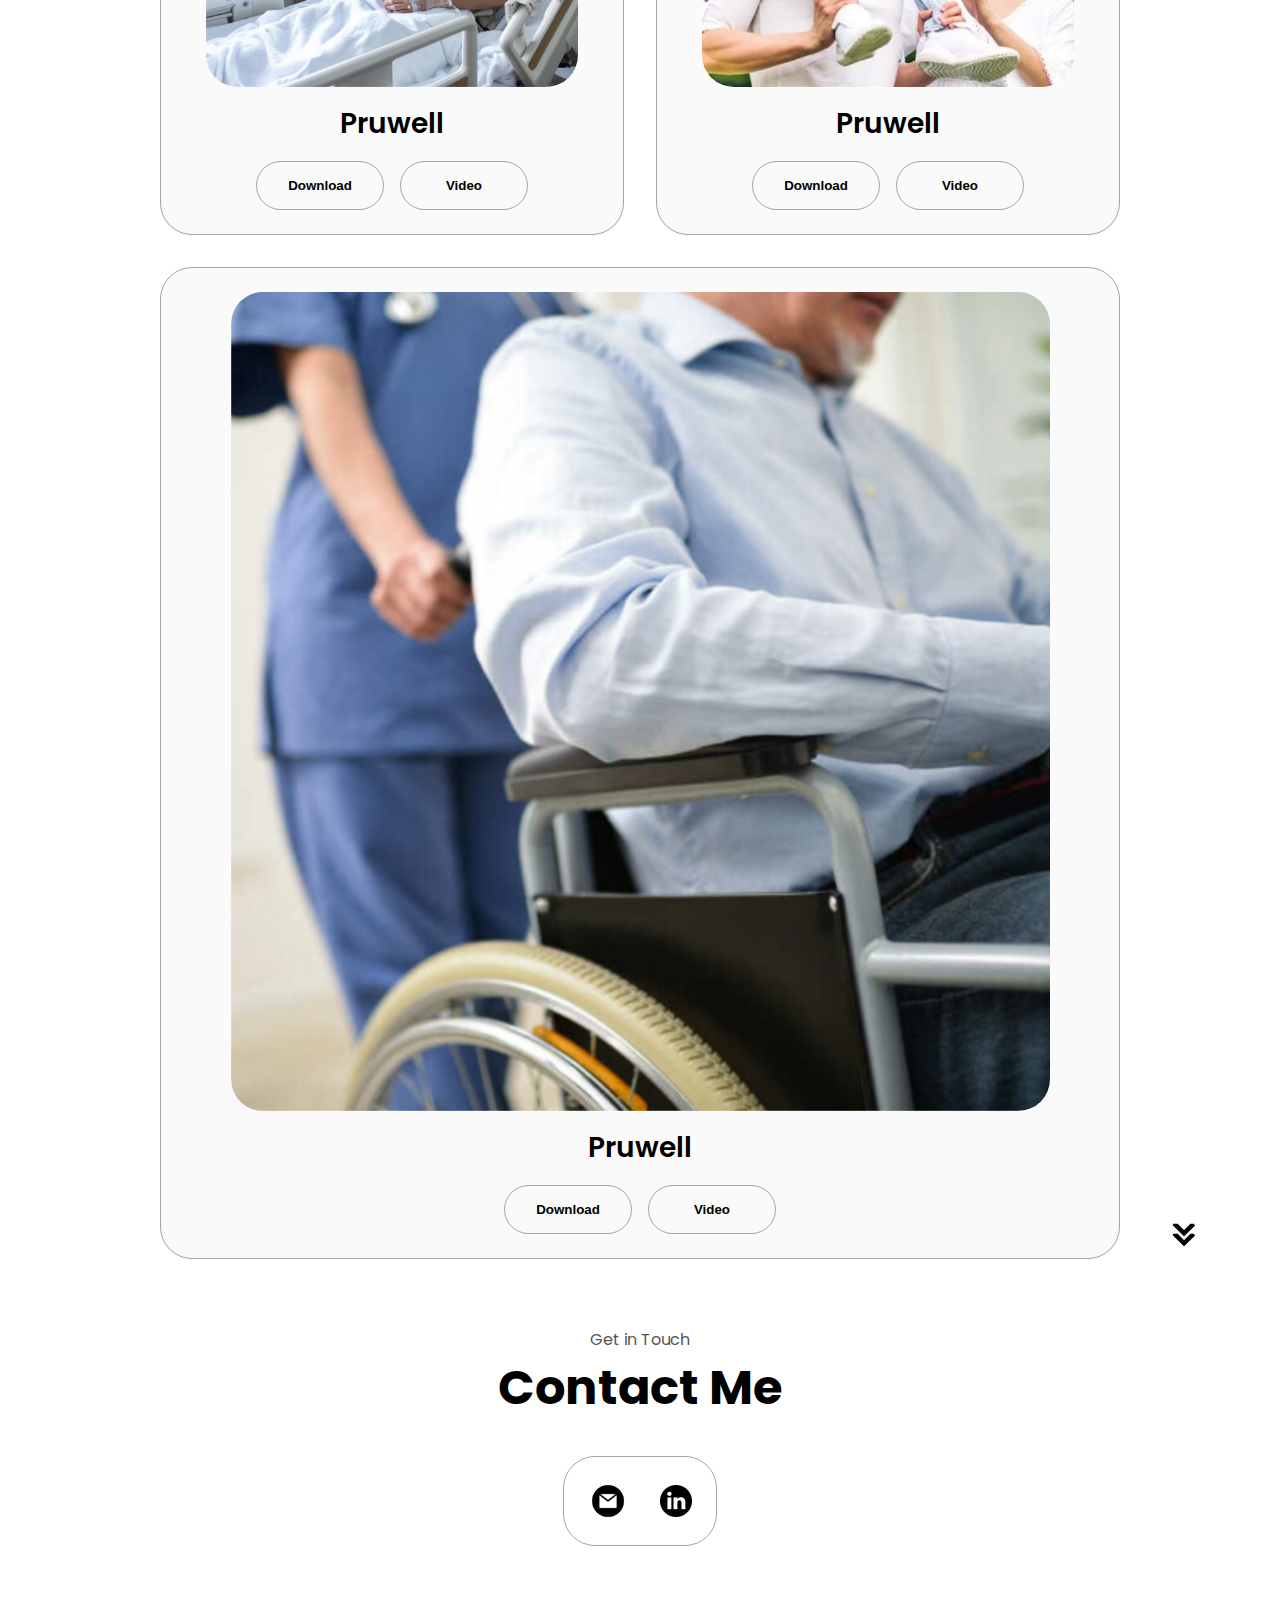
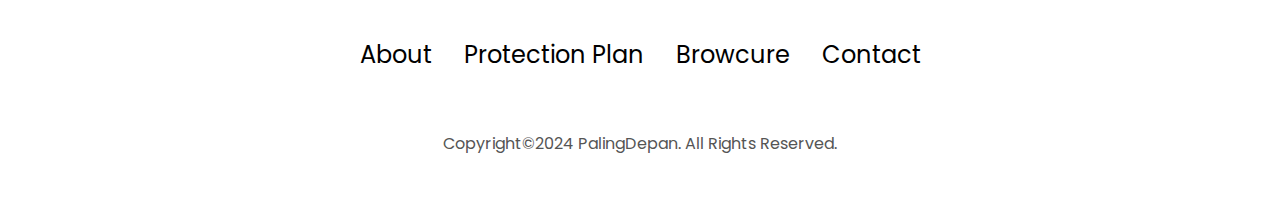
==== commit 4abe8cbb: "update" ====
--- a/index.html
+++ b/index.html
@@ -53,7 +53,7 @@
           class="btn btn-color-2"
           onclick="window.open('#')"
           >
-            Download B
+            Download
           </button>
           <button class="btn btn-color-1" onclick="location.href='#contact'">
             Contact Info
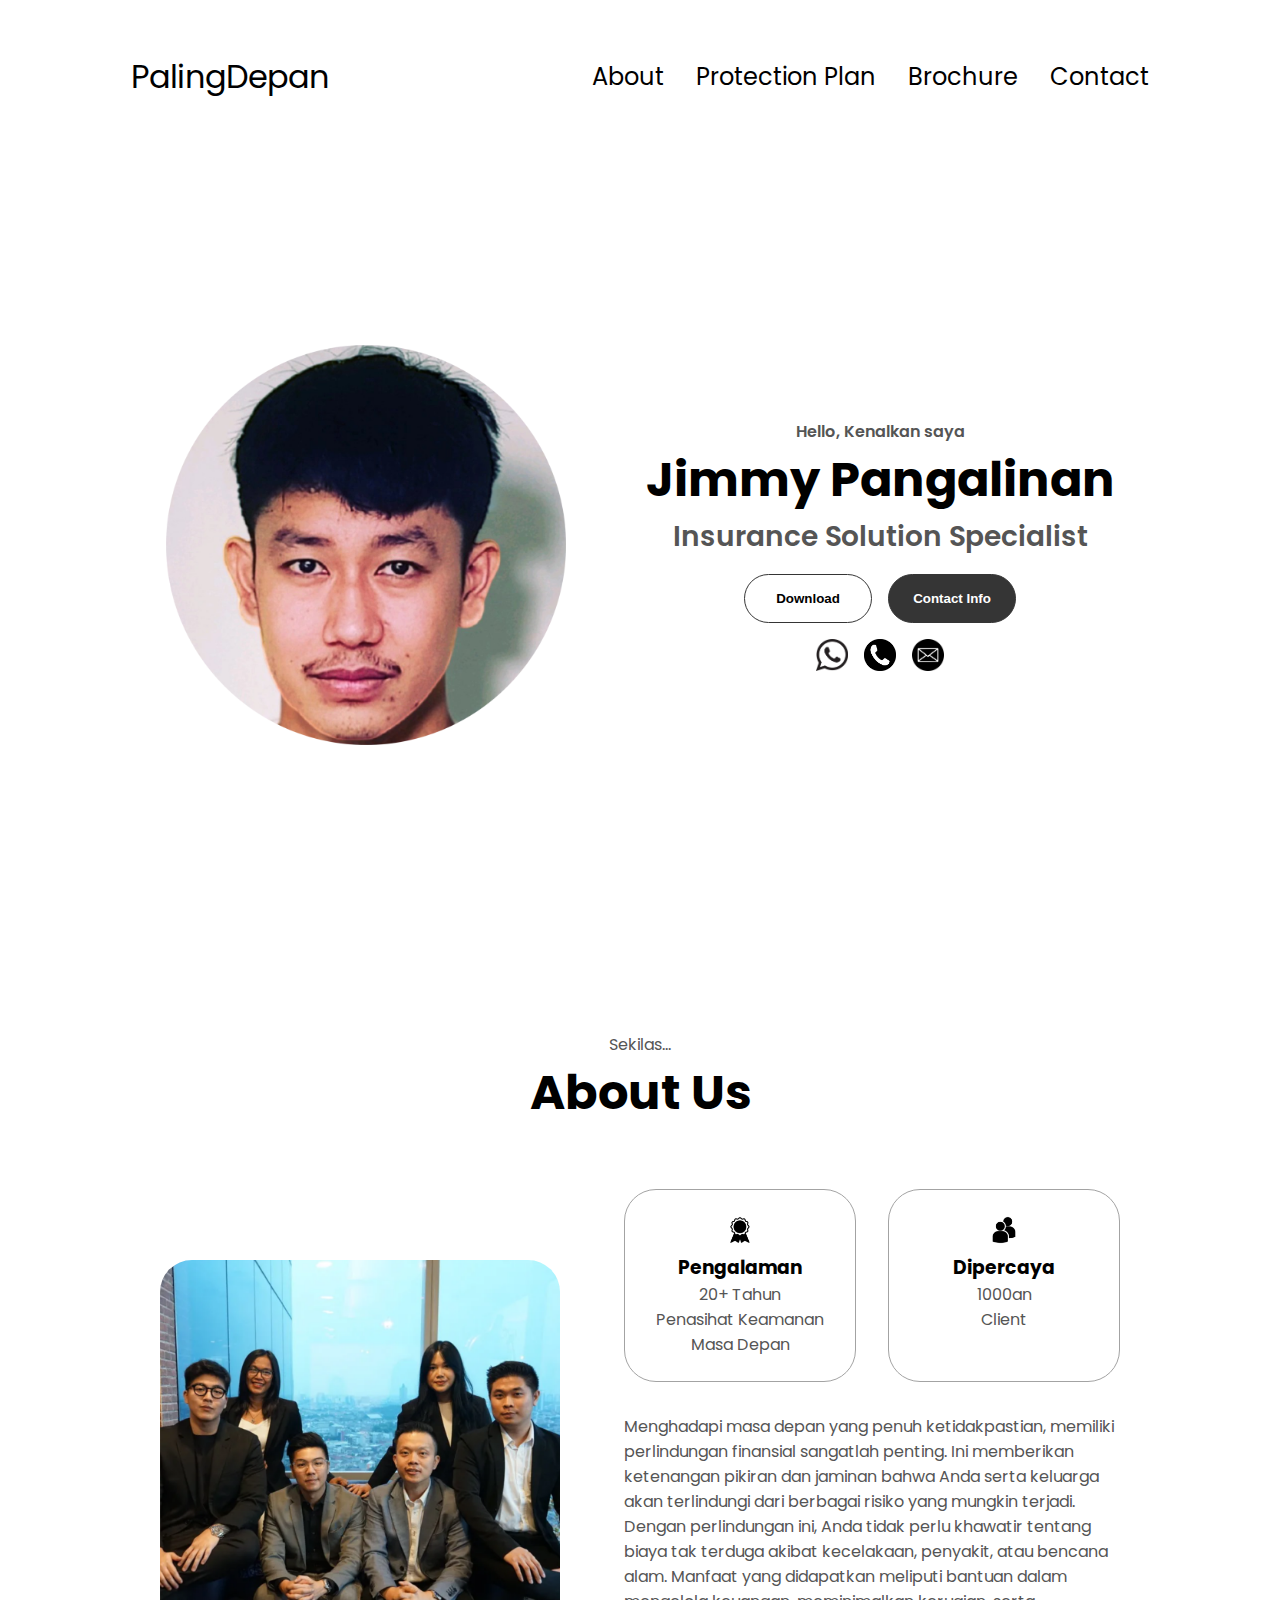
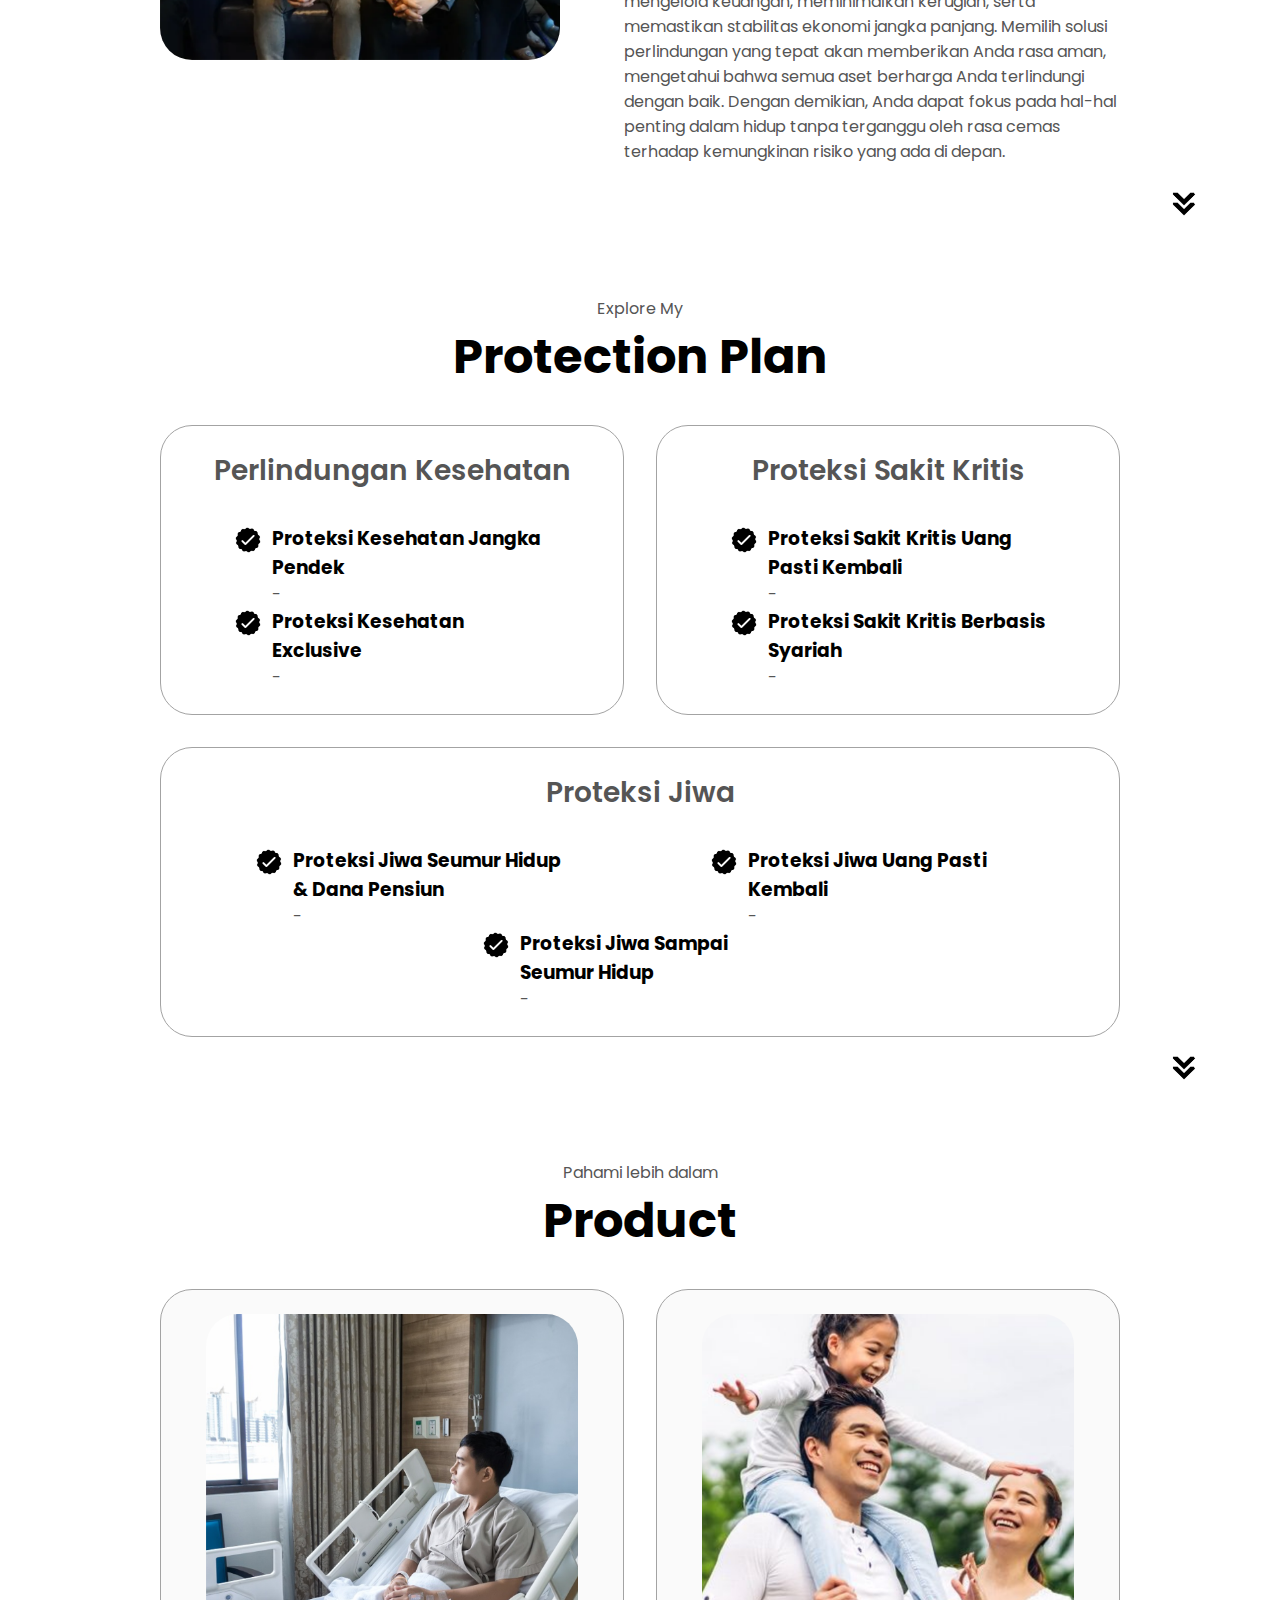
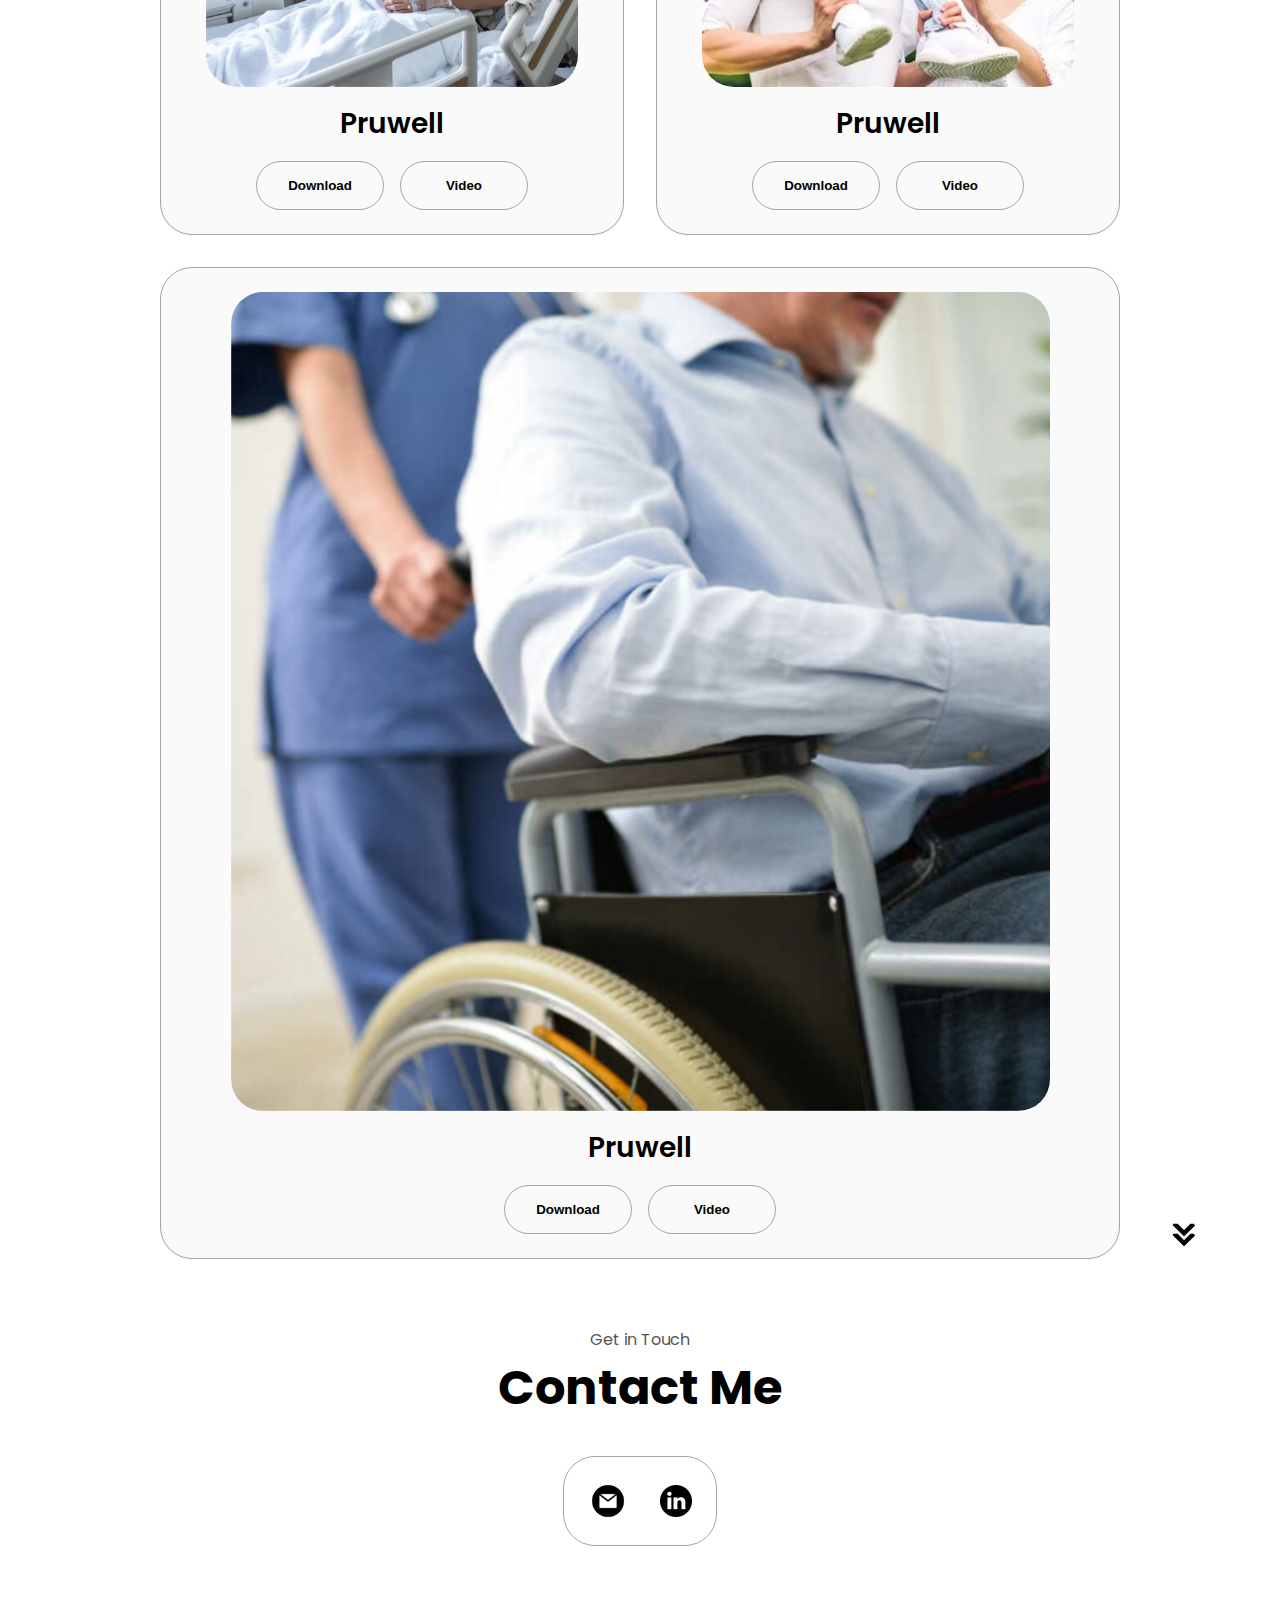
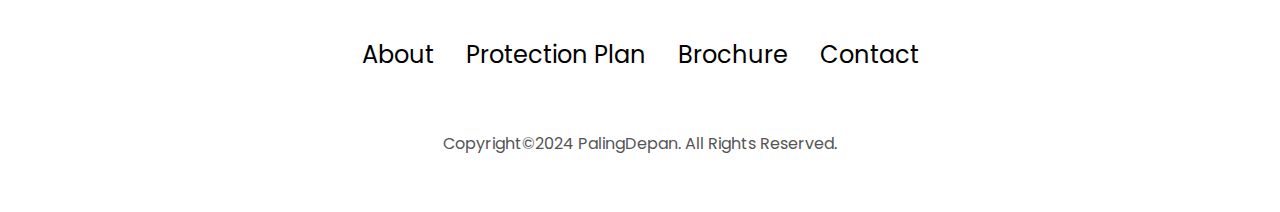
==== commit 905b2080: "update" ====
--- a/index.html
+++ b/index.html
@@ -15,7 +15,7 @@
         <ul class="nav-links">
           <li><a href="#about">About</a></li>
           <li><a href="#experience">Protection Plan</a></li>
-          <li><a href="#projects">Browcure</a></li>
+          <li><a href="#projects">Brochure</a></li>
           <li><a href="#contact">Contact</a></li>
         </ul>
       </div>
@@ -355,7 +355,7 @@
           <ul class="nav-links">
             <li><a href="#about">About</a></li>
             <li><a href="#experience">Protection Plan</a></li>
-            <li><a href="#projects">Browcure</a></li>
+            <li><a href="#projects">Brochure</a></li>
             <li><a href="#contact">Contact</a></li>
           </ul>
         </div>
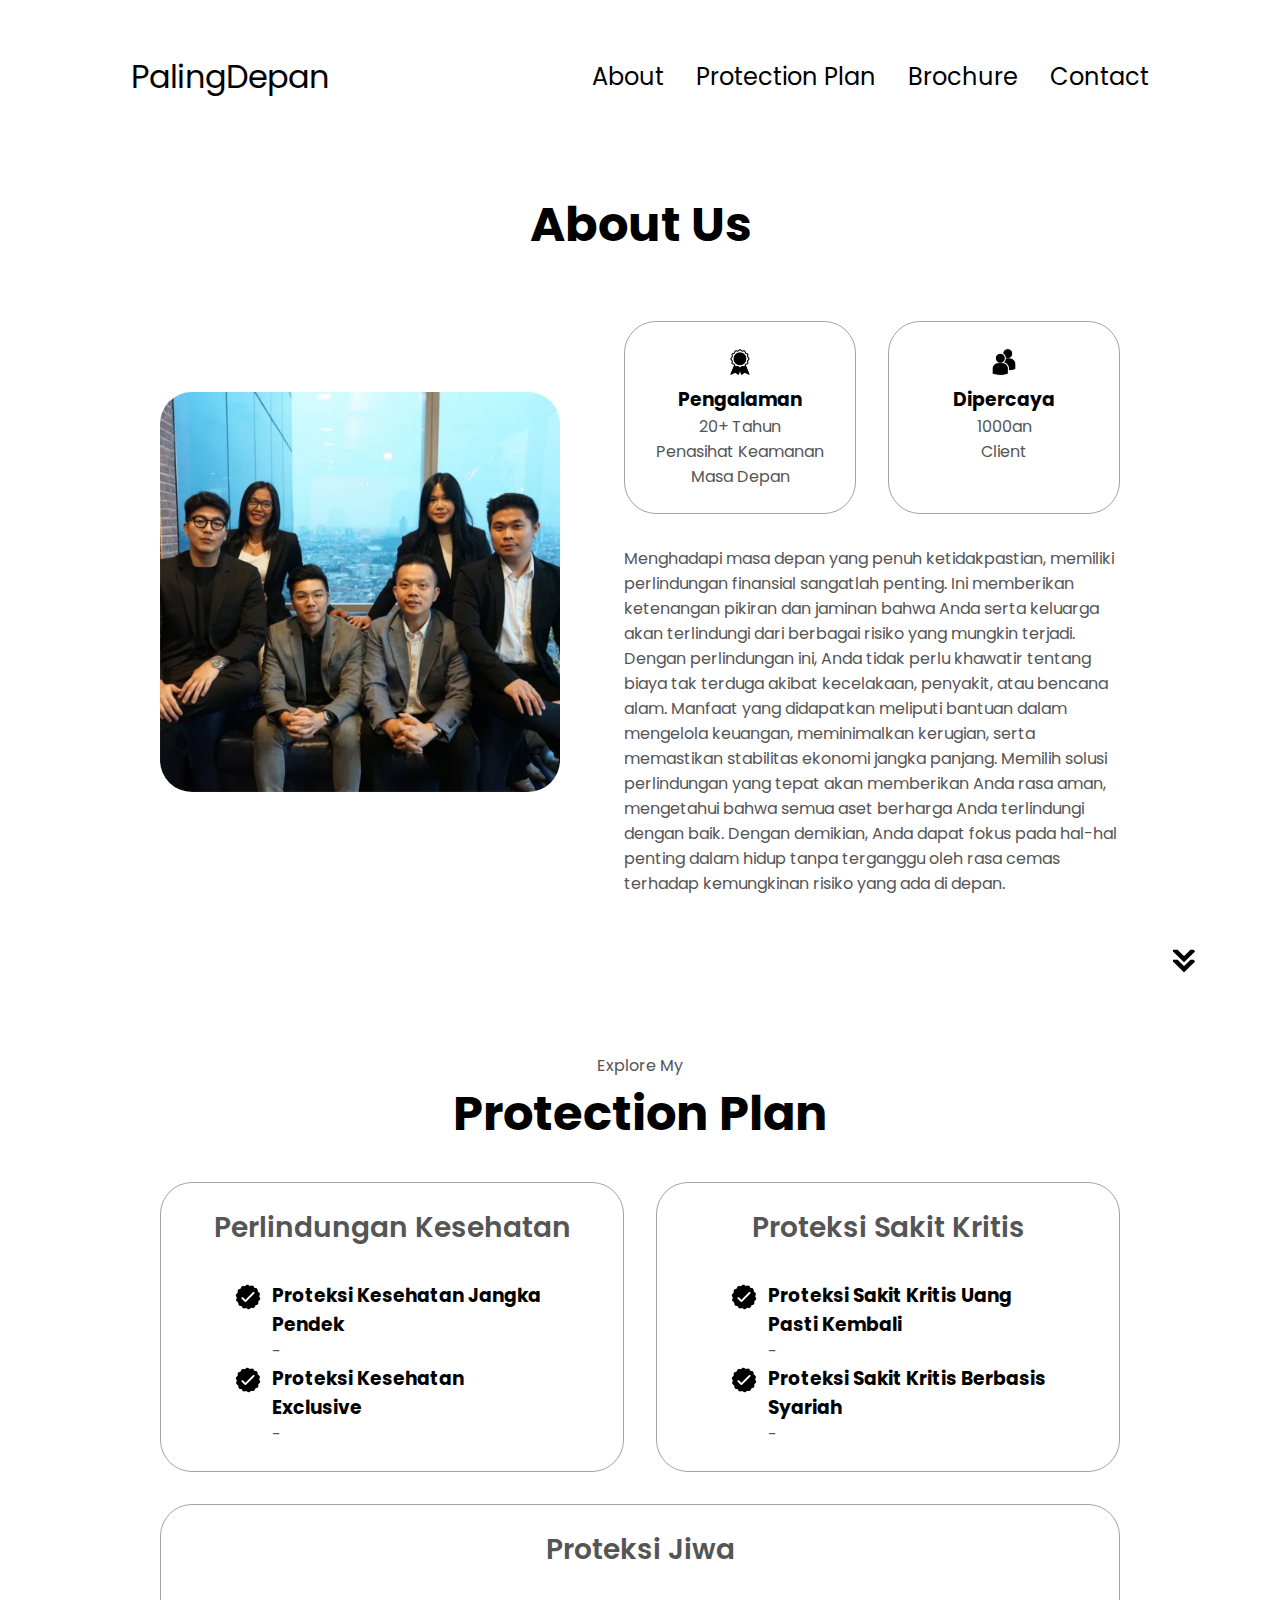
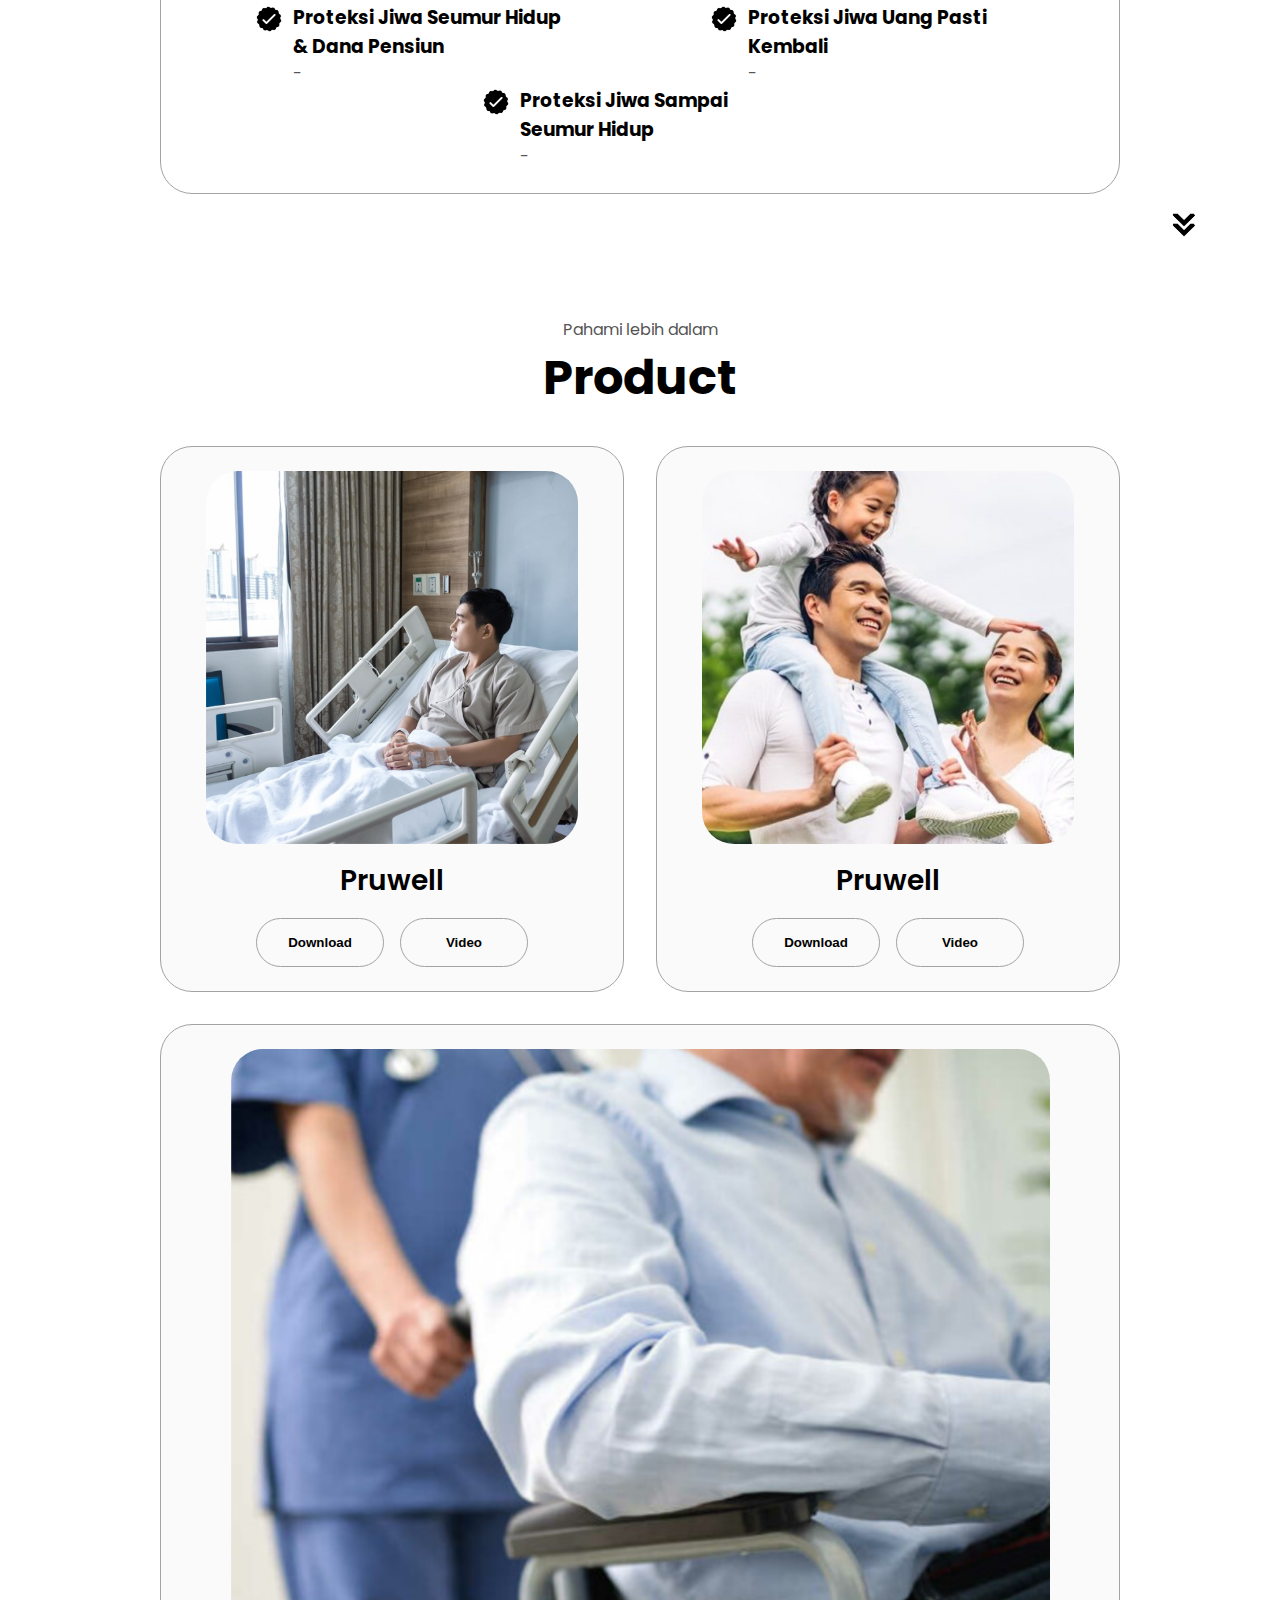
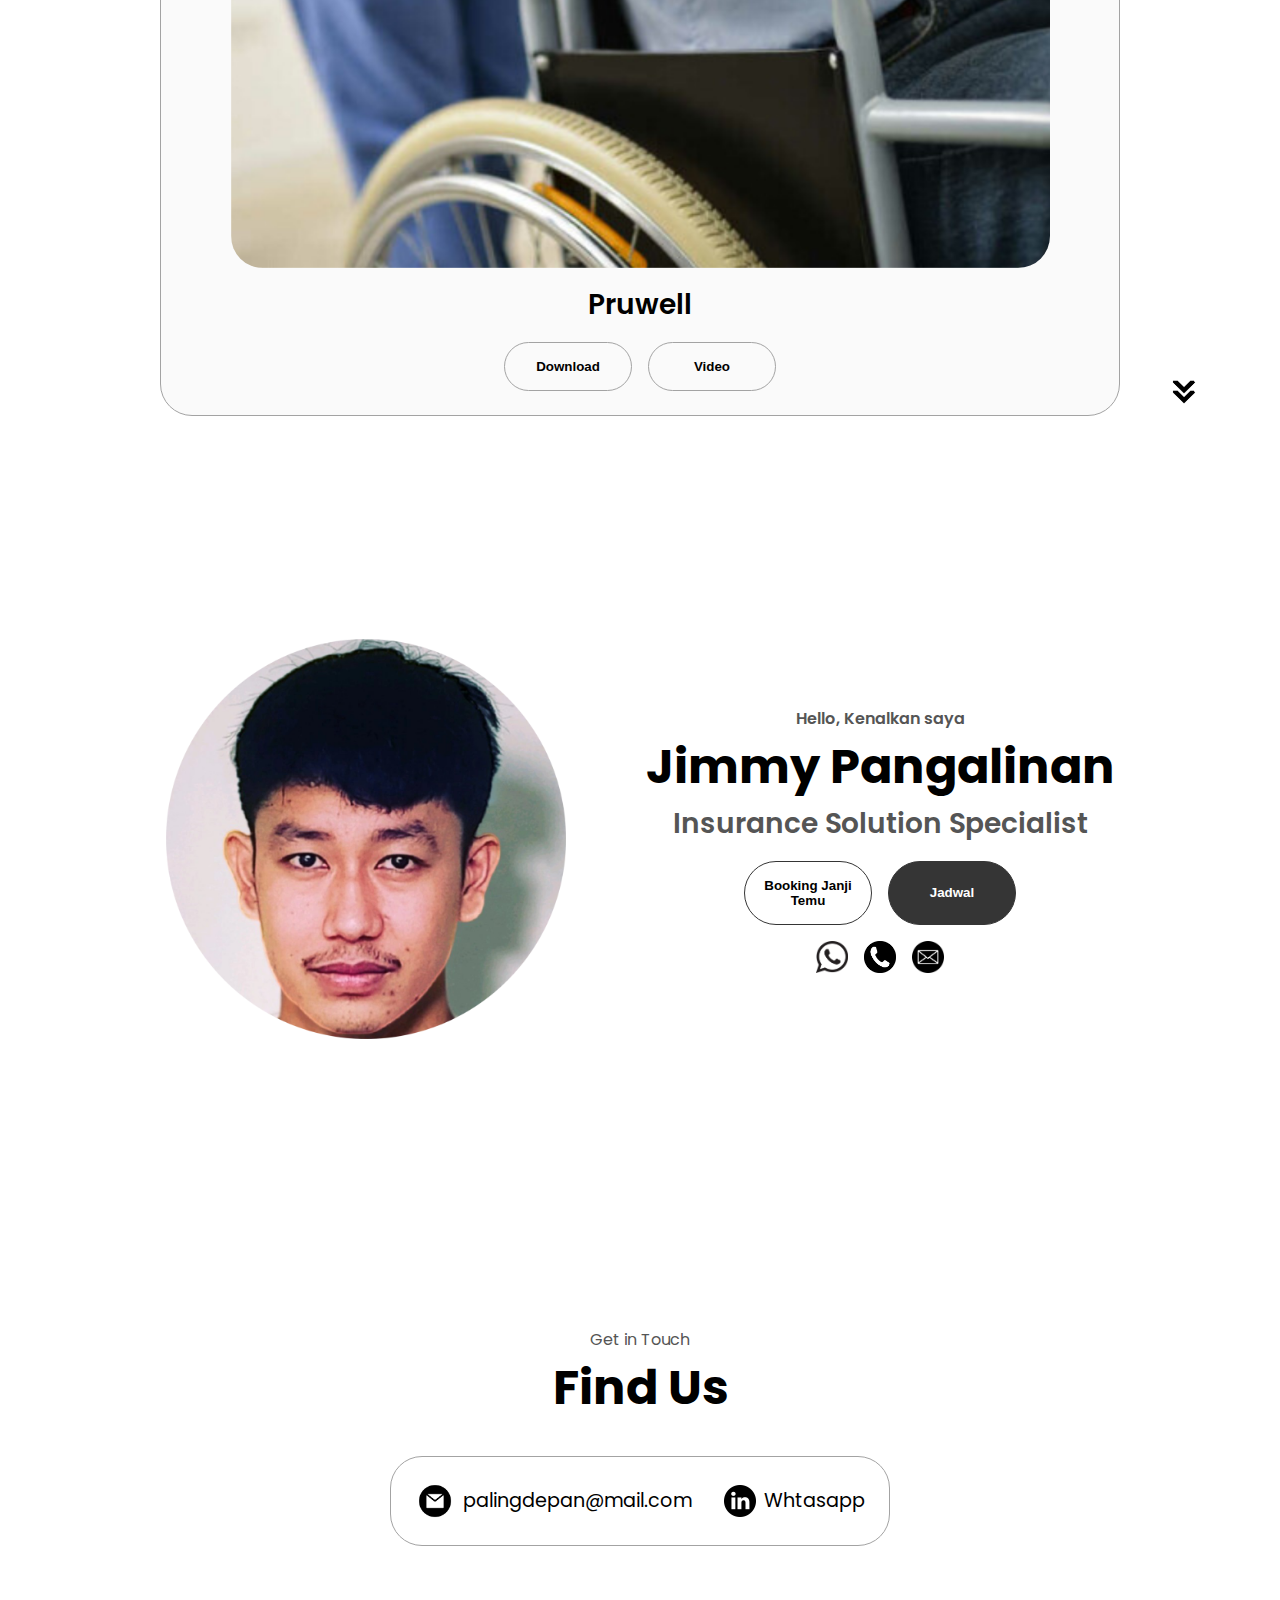
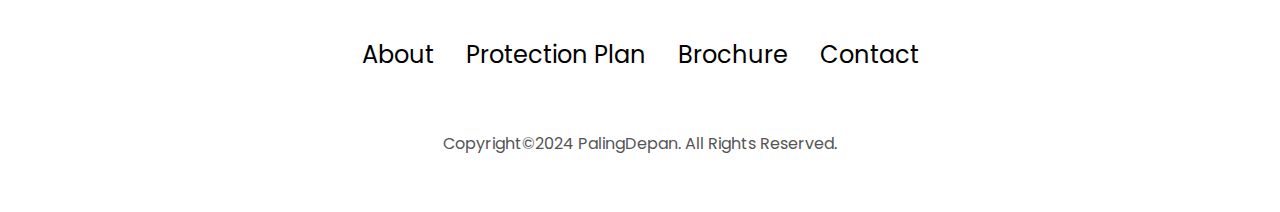
==== commit 7cbe1c25: "update" ====
--- a/index.html
+++ b/index.html
@@ -21,7 +21,7 @@
       </div>
     </nav>
     <nav id="hamburger-nav">
-      <div class="logo">Jimmy Pangalinan</div>
+      <div class="logo">PalingDepan</div>
       <div class="hamburger-menu">
         <div class="hamburger-icon" onclick="toggleMenu()">
           <span></span>
@@ -36,6 +36,252 @@
         </div>
       </div>
     </nav>
+    <section id="about">
+      <!-- <p class="section__text__p1">Sekilas...</p> -->
+      <h1 class="title">About Us</h1>
+      <div class="section-container">
+        <div class="section__pic-container">
+          <img
+            src="./assets/about-pic.png"
+            alt="Profile picture"
+            class="about-pic"
+          />
+        </div>
+        <div class="about-details-container">
+          <div class="about-containers">
+            <div class="details-container">
+              <img
+                src="./assets/experience.png"
+                alt="Experience icon"
+                class="icon"
+              />
+              <h3>Pengalaman</h3>
+              <p>20+ Tahun <br />Penasihat Keamanan Masa Depan</p>
+            </div>
+            <div class="details-container">
+              <img
+                src="./assets/education.png"
+                alt="Education icon"
+                class="icon"
+              />
+              <h3>Dipercaya</h3>
+              <p>1000an<br />Client</p>
+            </div>
+          </div>
+          <div class="text-container">
+            <p>
+              Menghadapi masa depan yang penuh ketidakpastian, memiliki perlindungan finansial sangatlah penting. 
+              Ini memberikan ketenangan pikiran dan jaminan bahwa Anda serta keluarga akan terlindungi dari berbagai 
+              risiko yang mungkin terjadi. Dengan perlindungan ini, Anda tidak perlu khawatir tentang biaya tak terduga 
+              akibat kecelakaan, penyakit, atau bencana alam. Manfaat yang didapatkan meliputi bantuan dalam mengelola 
+              keuangan, meminimalkan kerugian, serta memastikan stabilitas ekonomi jangka panjang. 
+              Memilih solusi perlindungan yang tepat akan memberikan Anda rasa aman, 
+              mengetahui bahwa semua aset berharga Anda terlindungi dengan baik. 
+              Dengan demikian, Anda dapat fokus pada hal-hal penting dalam hidup tanpa terganggu oleh rasa cemas 
+              terhadap kemungkinan risiko yang ada di depan.
+            </p>
+          </div>
+        </div>
+      </div>
+      <img
+        src="./assets/arrow.png"
+        alt="Arrow icon"
+        class="icon arrow"
+        onclick="location.href='./#experience'"
+      />
+    </section>
+    <section id="experience">
+      <p class="section__text__p1">Explore My</p>
+      <h1 class="title">Protection Plan</h1>
+      <div class="experience-details-container">
+        <div class="about-containers">
+          <div class="details-container">
+            <h2 class="experience-sub-title">Perlindungan Kesehatan</h2>
+            <div class="article-container">
+              <article>
+                <img
+                  src="./assets/checkmark.png"
+                  alt="Experience icon"
+                  class="icon"
+                />
+                <div>
+                  <h3>Proteksi Kesehatan Jangka Pendek</h3>
+                  <p>-</p>
+                </div>
+              </article>
+              <article>
+                <img
+                  src="./assets/checkmark.png"
+                  alt="Experience icon"
+                  class="icon"
+                />
+                <div>
+                  <h3>Proteksi Kesehatan Exclusive</h3>
+                  <p>-</p>
+                </div>
+              </article>
+            </div>
+          </div>
+          <div class="details-container">
+            <h2 class="experience-sub-title">Proteksi Sakit Kritis</h2>
+            <div class="article-container">
+              <article>
+                <img
+                  src="./assets/checkmark.png"
+                  alt="Experience icon"
+                  class="icon"
+                />
+                <div>
+                  <h3>Proteksi Sakit Kritis Uang Pasti Kembali</h3>
+                  <p>-</p>
+                </div>
+              </article>
+              <article>
+                <img
+                  src="./assets/checkmark.png"
+                  alt="Experience icon"
+                  class="icon"
+                />
+                <div>
+                  <h3>Proteksi Sakit Kritis Berbasis Syariah</h3>
+                  <p>-</p>
+                </div>
+              </article>
+            </div>
+          </div>
+          <div class="details-container">
+            <h2 class="experience-sub-title">Proteksi Jiwa</h2>
+            <div class="article-container">
+              <article>
+                <img
+                  src="./assets/checkmark.png"
+                  alt="Experience icon"
+                  class="icon"
+                />
+                <div>
+                  <h3>Proteksi Jiwa Seumur Hidup & Dana Pensiun</h3>
+                  <p>-</p>
+                </div>
+              </article>
+              <article>
+                <img
+                  src="./assets/checkmark.png"
+                  alt="Experience icon"
+                  class="icon"
+                />
+                <div>
+                  <h3>Proteksi Jiwa Uang Pasti Kembali</h3>
+                  <p>-</p>
+                </div>
+              </article>
+              <article>
+                <img
+                  src="./assets/checkmark.png"
+                  alt="Experience icon"
+                  class="icon"
+                />
+                <div>
+                  <h3>Proteksi Jiwa Sampai Seumur Hidup</h3>
+                  <p>-</p>
+                </div>
+              </article>
+            </div>
+          </div>
+        </div>
+      </div>
+      <img
+        src="./assets/arrow.png"
+        alt="Arrow icon"
+        class="icon arrow"
+        onclick="location.href='./#projects'"
+      />
+    </section>
+    <section id="projects">
+      <p class="section__text__p1">Pahami lebih dalam</p>
+      <h1 class="title">Product</h1>
+      <div class="experience-details-container">
+        <div class="about-containers">
+          <div class="details-container color-container">
+            <div class="article-container">
+              <img
+                src="./assets/project-1.png"
+                alt="Project 1"
+                class="project-img"
+              />
+            </div>
+            <h2 class="experience-sub-title project-title">Pruwell</h2>
+            <div class="btn-container">
+              <button
+                class="btn btn-color-2 project-btn"
+                onclick="location.href='#'"
+              >
+                Download
+              </button>
+              <button
+                class="btn btn-color-2 project-btn"
+                onclick="location.href='#'"
+              >
+                Video
+              </button>
+            </div>
+          </div>
+          <div class="details-container color-container">
+            <div class="article-container">
+              <img
+                src="./assets/project-2.png"
+                alt="Project 2"
+                class="project-img"
+              />
+            </div>
+            <h2 class="experience-sub-title project-title">Pruwell</h2>
+            <div class="btn-container">
+              <button
+                class="btn btn-color-2 project-btn"
+                onclick="location.href='#'"
+              >
+                Download
+              </button>
+              <button
+                class="btn btn-color-2 project-btn"
+                onclick="location.href='#'"
+              >
+                Video
+              </button>
+            </div>
+          </div>
+          <div class="details-container color-container">
+            <div class="article-container">
+              <img
+                src="./assets/project-3.png"
+                alt="Project 3"
+                class="project-img"
+              />
+            </div>
+            <h2 class="experience-sub-title project-title">Pruwell</h2>
+            <div class="btn-container">
+              <button
+                class="btn btn-color-2 project-btn"
+                onclick="location.href='#'"
+              >
+                Download
+              </button>
+              <button
+                class="btn btn-color-2 project-btn"
+                onclick="location.href='#'"
+              >
+                Video
+              </button>
+            </div>
+          </div>
+        </div>
+      </div>
+      <img
+        src="./assets/arrow.png"
+        alt="Arrow icon"
+        class="icon arrow"
+        onclick="location.href='./#contact'"
+      />
+    </section>
     <section id="profile">
       <div class="section__pic-container">
         <img src="./assets/profile-pic.png" alt="Jimmy Pangalinan profile picture" />
@@ -53,10 +299,10 @@
           class="btn btn-color-2"
           onclick="window.open('#')"
           >
-            Download
+            Booking Janji Temu
           </button>
           <button class="btn btn-color-1" onclick="location.href='#contact'">
-            Contact Info
+            Jadwal
           </button>
         </div>
         <div id="socials-container">
@@ -81,255 +327,9 @@
         </div>
       </div>
     </section>
-    <section id="about">
-      <p class="section__text__p1">Sekilas...</p>
-      <h1 class="title">About Us</h1>
-      <div class="section-container">
-        <div class="section__pic-container">
-          <img
-            src="./assets/about-pic.png"
-            alt="Profile picture"
-            class="about-pic"
-          />
-        </div>
-        <div class="about-details-container">
-          <div class="about-containers">
-            <div class="details-container">
-              <img
-                src="./assets/experience.png"
-                alt="Experience icon"
-                class="icon"
-              />
-              <h3>Pengalaman</h3>
-              <p>20+ Tahun <br />Penasihat Keamanan Masa Depan</p>
-            </div>
-            <div class="details-container">
-              <img
-                src="./assets/education.png"
-                alt="Education icon"
-                class="icon"
-              />
-              <h3>Dipercaya</h3>
-              <p>1000an<br />Client</p>
-            </div>
-          </div>
-          <div class="text-container">
-            <p>
-              Menghadapi masa depan yang penuh ketidakpastian, memiliki perlindungan finansial sangatlah penting. 
-              Ini memberikan ketenangan pikiran dan jaminan bahwa Anda serta keluarga akan terlindungi dari berbagai 
-              risiko yang mungkin terjadi. Dengan perlindungan ini, Anda tidak perlu khawatir tentang biaya tak terduga 
-              akibat kecelakaan, penyakit, atau bencana alam. Manfaat yang didapatkan meliputi bantuan dalam mengelola 
-              keuangan, meminimalkan kerugian, serta memastikan stabilitas ekonomi jangka panjang. 
-              Memilih solusi perlindungan yang tepat akan memberikan Anda rasa aman, 
-              mengetahui bahwa semua aset berharga Anda terlindungi dengan baik. 
-              Dengan demikian, Anda dapat fokus pada hal-hal penting dalam hidup tanpa terganggu oleh rasa cemas 
-              terhadap kemungkinan risiko yang ada di depan.
-            </p>
-          </div>
-        </div>
-      </div>
-      <img
-        src="./assets/arrow.png"
-        alt="Arrow icon"
-        class="icon arrow"
-        onclick="location.href='./#experience'"
-      />
-    </section>
-    <section id="experience">
-      <p class="section__text__p1">Explore My</p>
-      <h1 class="title">Protection Plan</h1>
-      <div class="experience-details-container">
-        <div class="about-containers">
-          <div class="details-container">
-            <h2 class="experience-sub-title">Perlindungan Kesehatan</h2>
-            <div class="article-container">
-              <article>
-                <img
-                  src="./assets/checkmark.png"
-                  alt="Experience icon"
-                  class="icon"
-                />
-                <div>
-                  <h3>Proteksi Kesehatan Jangka Pendek</h3>
-                  <p>-</p>
-                </div>
-              </article>
-              <article>
-                <img
-                  src="./assets/checkmark.png"
-                  alt="Experience icon"
-                  class="icon"
-                />
-                <div>
-                  <h3>Proteksi Kesehatan Exclusive</h3>
-                  <p>-</p>
-                </div>
-              </article>
-            </div>
-          </div>
-          <div class="details-container">
-            <h2 class="experience-sub-title">Proteksi Sakit Kritis</h2>
-            <div class="article-container">
-              <article>
-                <img
-                  src="./assets/checkmark.png"
-                  alt="Experience icon"
-                  class="icon"
-                />
-                <div>
-                  <h3>Proteksi Sakit Kritis Uang Pasti Kembali</h3>
-                  <p>-</p>
-                </div>
-              </article>
-              <article>
-                <img
-                  src="./assets/checkmark.png"
-                  alt="Experience icon"
-                  class="icon"
-                />
-                <div>
-                  <h3>Proteksi Sakit Kritis Berbasis Syariah</h3>
-                  <p>-</p>
-                </div>
-              </article>
-            </div>
-          </div>
-          <div class="details-container">
-            <h2 class="experience-sub-title">Proteksi Jiwa</h2>
-            <div class="article-container">
-              <article>
-                <img
-                  src="./assets/checkmark.png"
-                  alt="Experience icon"
-                  class="icon"
-                />
-                <div>
-                  <h3>Proteksi Jiwa Seumur Hidup & Dana Pensiun</h3>
-                  <p>-</p>
-                </div>
-              </article>
-              <article>
-                <img
-                  src="./assets/checkmark.png"
-                  alt="Experience icon"
-                  class="icon"
-                />
-                <div>
-                  <h3>Proteksi Jiwa Uang Pasti Kembali</h3>
-                  <p>-</p>
-                </div>
-              </article>
-              <article>
-                <img
-                  src="./assets/checkmark.png"
-                  alt="Experience icon"
-                  class="icon"
-                />
-                <div>
-                  <h3>Proteksi Jiwa Sampai Seumur Hidup</h3>
-                  <p>-</p>
-                </div>
-              </article>
-            </div>
-          </div>
-        </div>
-      </div>
-      <img
-        src="./assets/arrow.png"
-        alt="Arrow icon"
-        class="icon arrow"
-        onclick="location.href='./#projects'"
-      />
-    </section>
-    <section id="projects">
-      <p class="section__text__p1">Pahami lebih dalam</p>
-      <h1 class="title">Product</h1>
-      <div class="experience-details-container">
-        <div class="about-containers">
-          <div class="details-container color-container">
-            <div class="article-container">
-              <img
-                src="./assets/project-1.png"
-                alt="Project 1"
-                class="project-img"
-              />
-            </div>
-            <h2 class="experience-sub-title project-title">Pruwell</h2>
-            <div class="btn-container">
-              <button
-                class="btn btn-color-2 project-btn"
-                onclick="location.href='#'"
-              >
-                Download
-              </button>
-              <button
-                class="btn btn-color-2 project-btn"
-                onclick="location.href='#'"
-              >
-                Video
-              </button>
-            </div>
-          </div>
-          <div class="details-container color-container">
-            <div class="article-container">
-              <img
-                src="./assets/project-2.png"
-                alt="Project 2"
-                class="project-img"
-              />
-            </div>
-            <h2 class="experience-sub-title project-title">Pruwell</h2>
-            <div class="btn-container">
-              <button
-                class="btn btn-color-2 project-btn"
-                onclick="location.href='#'"
-              >
-                Download
-              </button>
-              <button
-                class="btn btn-color-2 project-btn"
-                onclick="location.href='#'"
-              >
-                Video
-              </button>
-            </div>
-          </div>
-          <div class="details-container color-container">
-            <div class="article-container">
-              <img
-                src="./assets/project-3.png"
-                alt="Project 3"
-                class="project-img"
-              />
-            </div>
-            <h2 class="experience-sub-title project-title">Pruwell</h2>
-            <div class="btn-container">
-              <button
-                class="btn btn-color-2 project-btn"
-                onclick="location.href='#'"
-              >
-                Download
-              </button>
-              <button
-                class="btn btn-color-2 project-btn"
-                onclick="location.href='#'"
-              >
-                Video
-              </button>
-            </div>
-          </div>
-        </div>
-      </div>
-      <img
-        src="./assets/arrow.png"
-        alt="Arrow icon"
-        class="icon arrow"
-        onclick="location.href='./#contact'"
-      />
-    </section>
     <section id="contact">
       <p class="section__text__p1">Get in Touch</p>
-      <h1 class="title">Contact Me</h1>
+      <h1 class="title">Find Us</h1>
       <div class="contact-info-upper-container">
         <div class="contact-info-container">
           <img
@@ -337,7 +337,7 @@
             alt="Email icon"
             class="icon contact-icon email-icon"
           />
-          <!-- <p><a href="mailto:examplemail@gmail.com">Example@gmail.com</a></p> -->
+          <p><a href="mailto:examplemail@gmail.com">palingdepan@mail.com</a></p>
         </div>
         <div class="contact-info-container">
           <img
@@ -345,7 +345,7 @@
             alt="LinkedIn icon"
             class="icon contact-icon"
           />
-          <!-- <p><a href="https://www.linkedin.com">LinkedIn</a></p> -->
+          <p><a href="#">Whtasapp</a></p>
         </div>
       </div>
     </section>
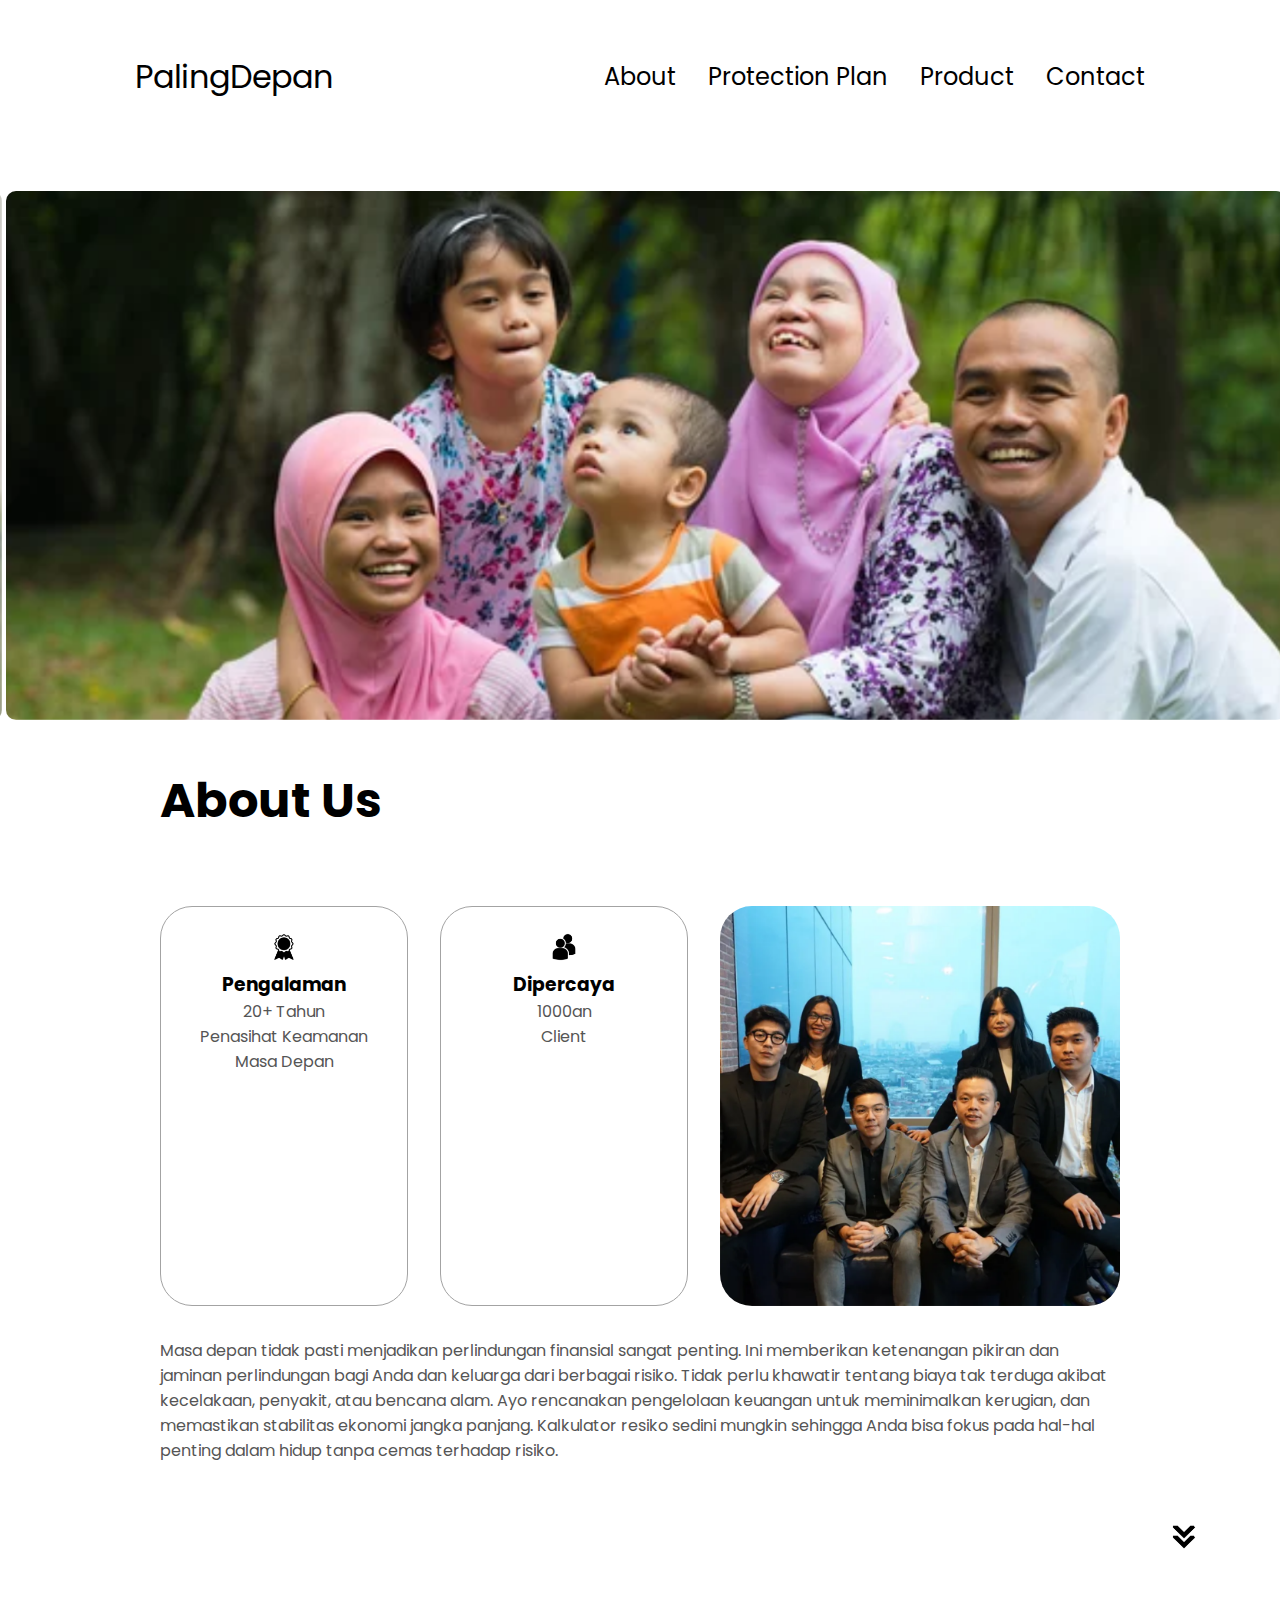
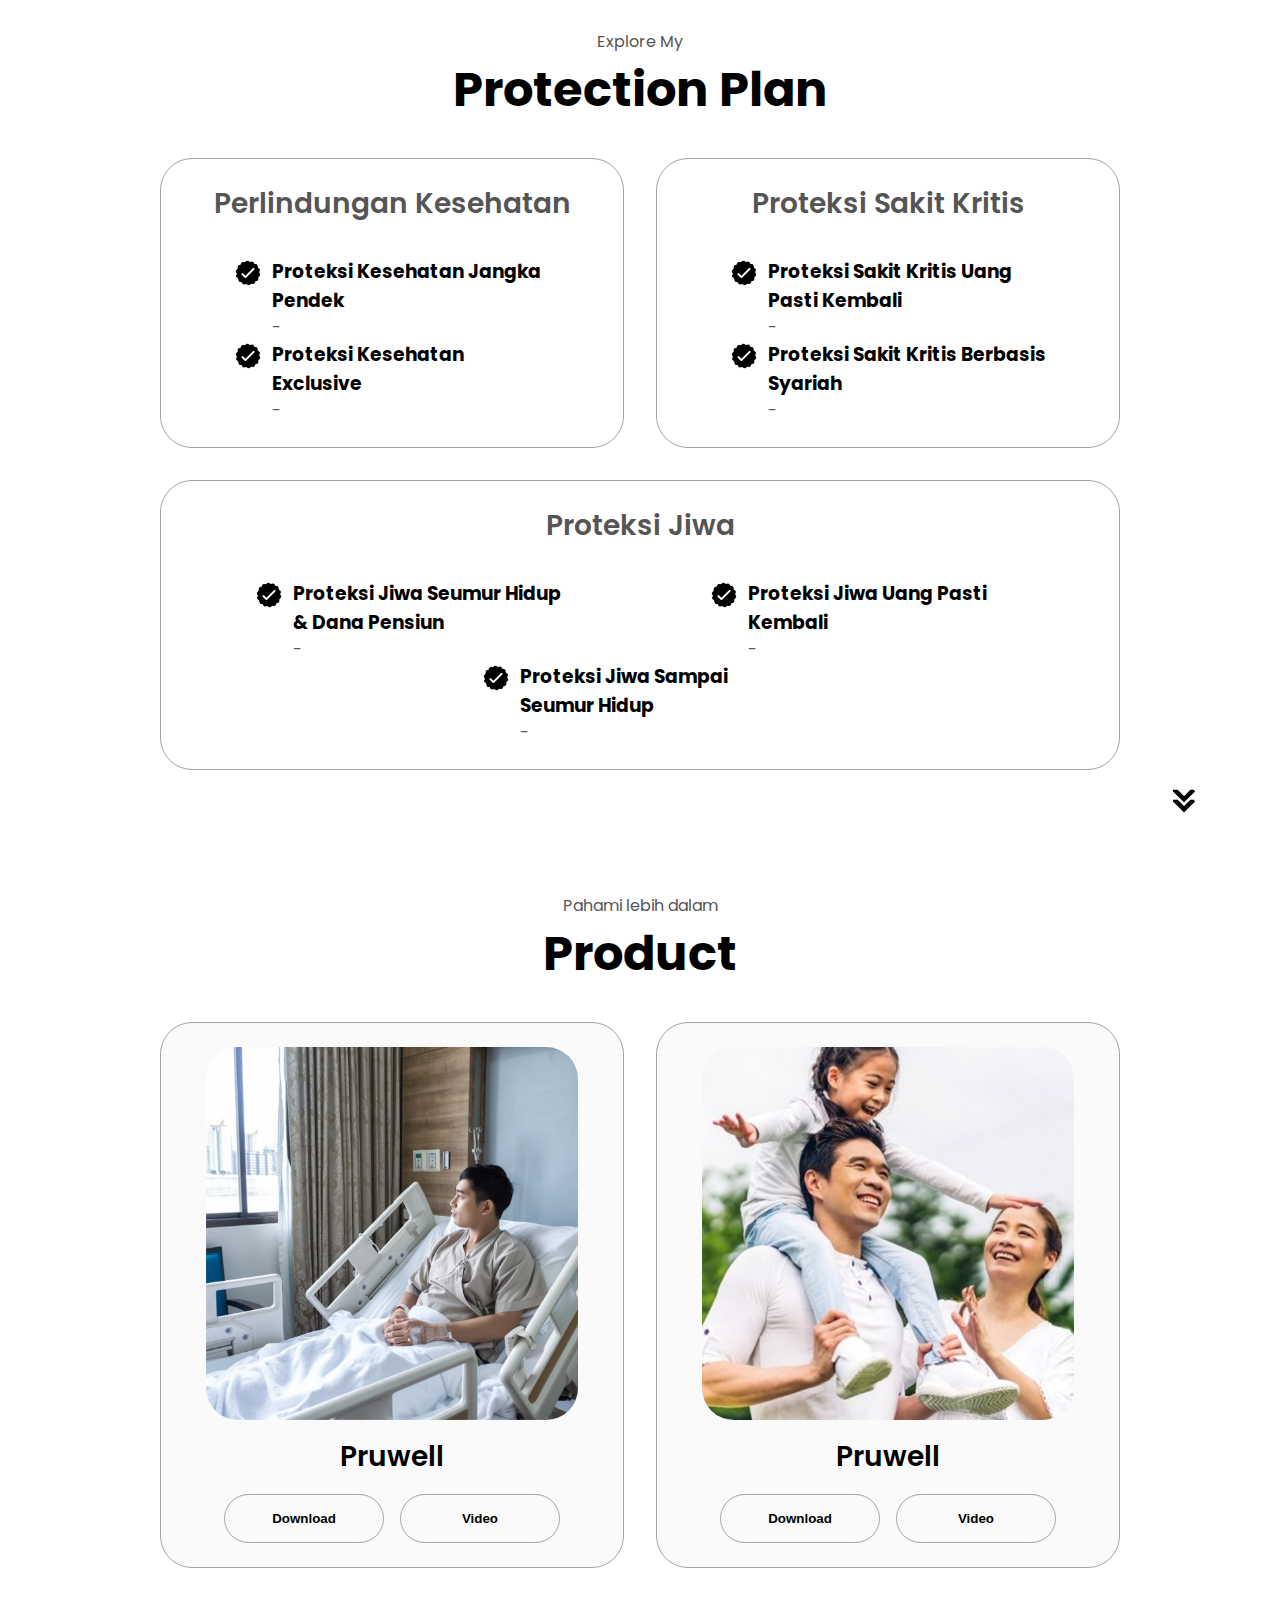
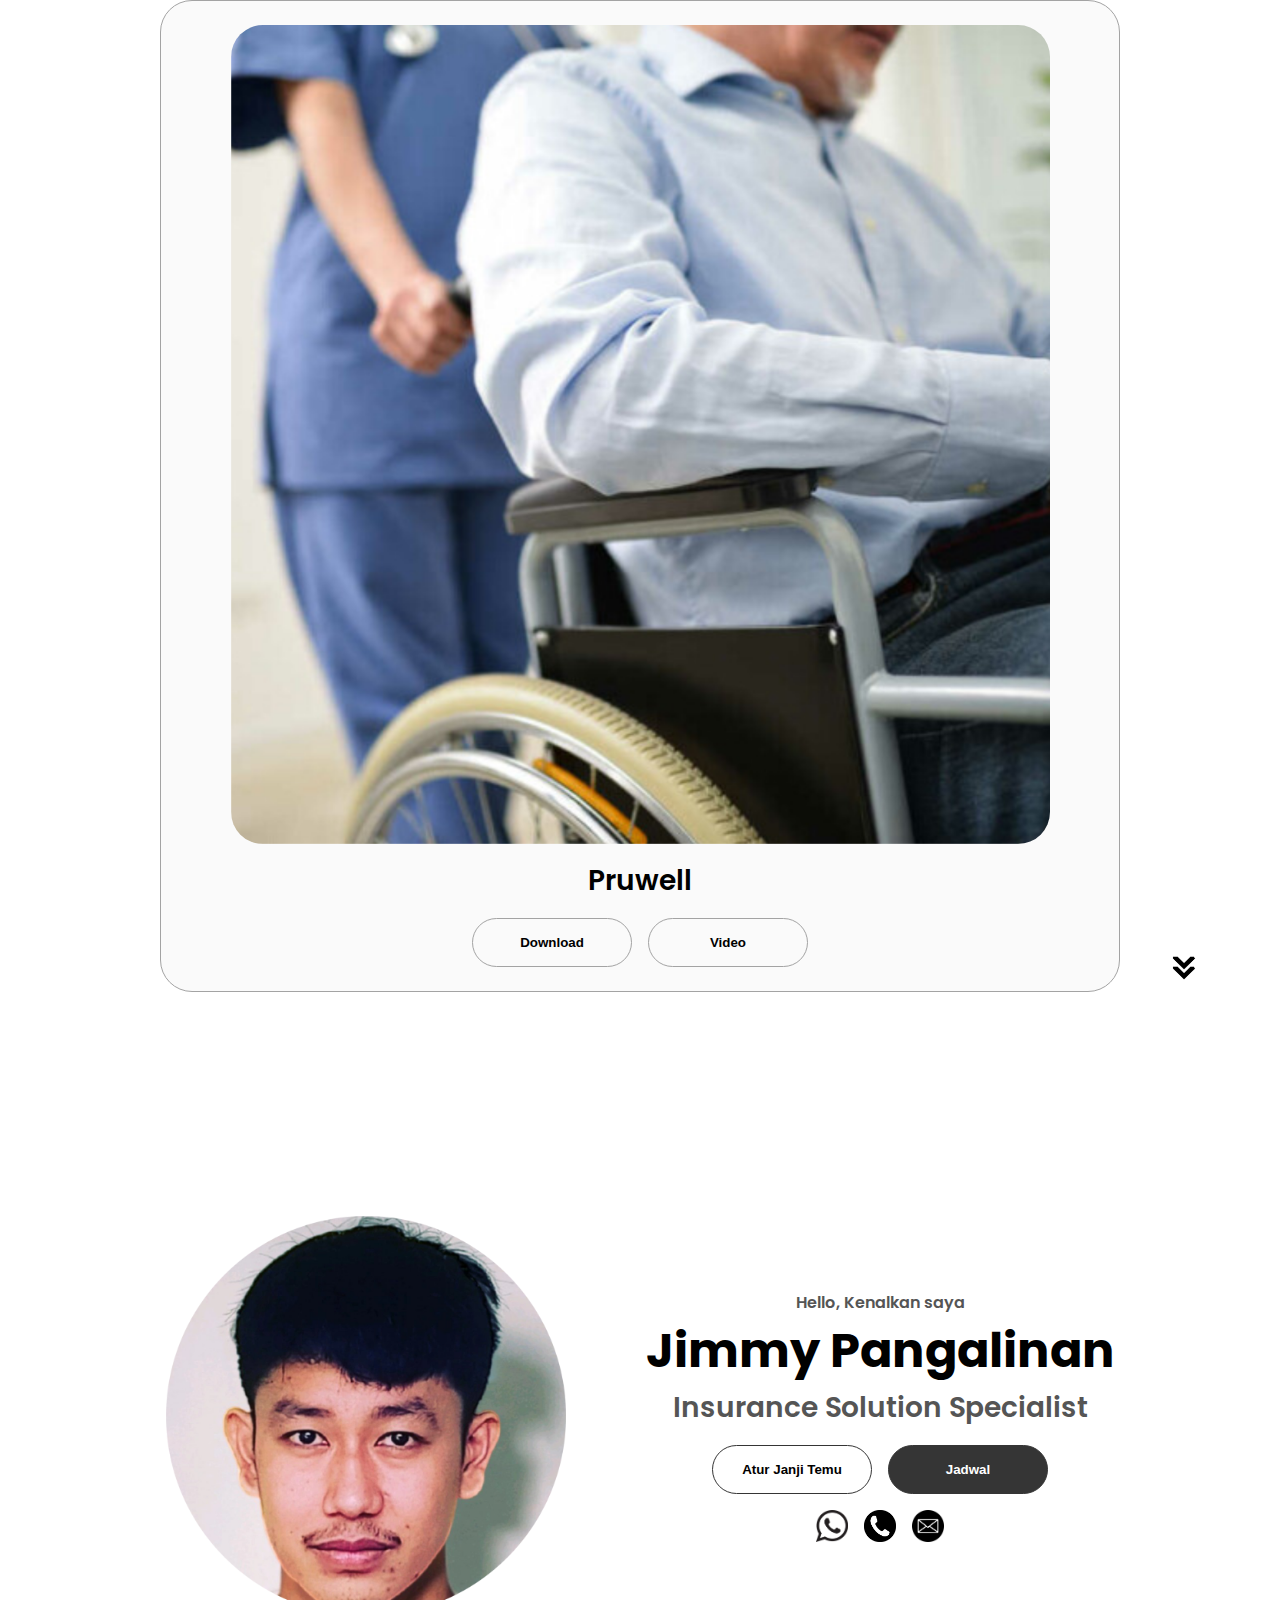
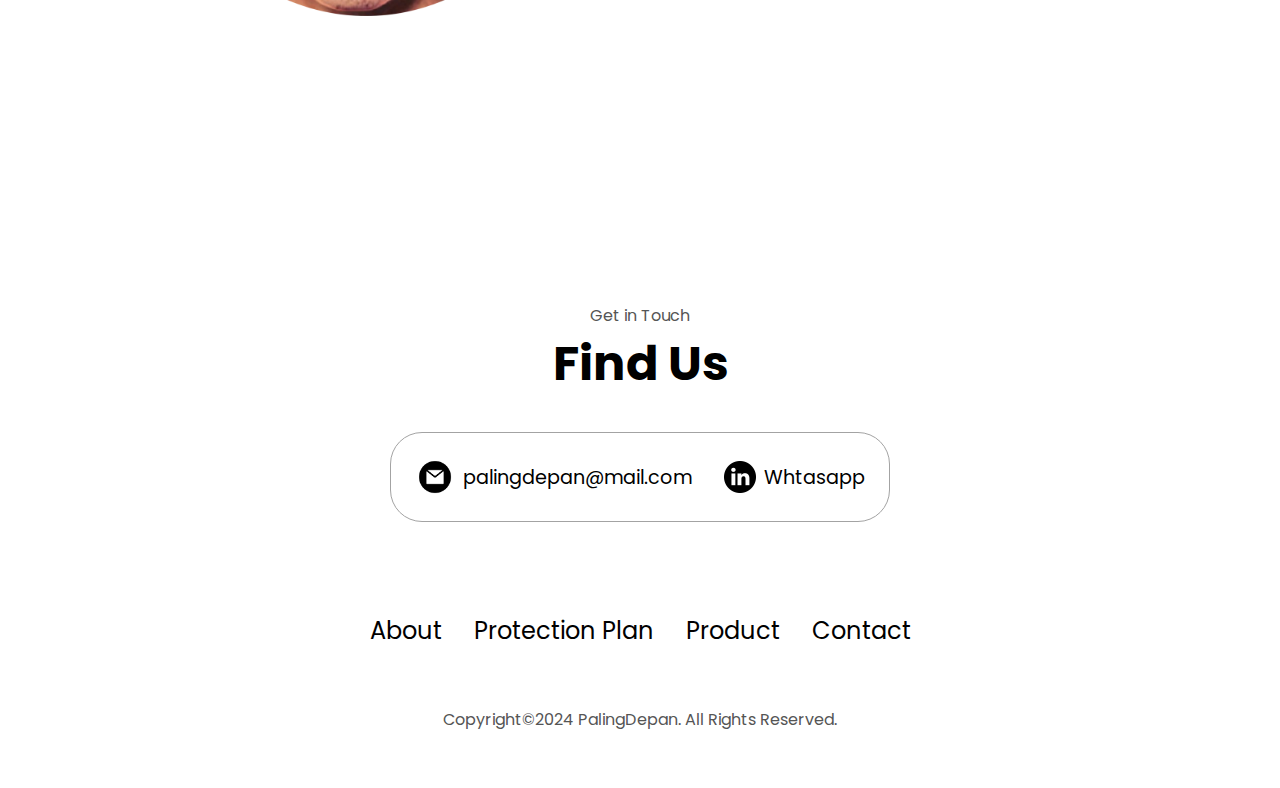
==== commit 2fa7f4cb: "update" ====
--- a/index.html
+++ b/index.html
@@ -15,8 +15,8 @@
         <ul class="nav-links">
           <li><a href="#about">About</a></li>
           <li><a href="#experience">Protection Plan</a></li>
-          <li><a href="#projects">Brochure</a></li>
-          <li><a href="#contact">Contact</a></li>
+          <li><a href="#projects">Product</a></li>
+          <li><a href="#profile">Contact</a></li>
         </ul>
       </div>
     </nav>
@@ -32,21 +32,31 @@
           <li><a href="#about" onclick="toggleMenu()">About</a></li>
           <li><a href="#experience" onclick="toggleMenu()">Experience</a></li>
           <li><a href="#projects" onclick="toggleMenu()">Projects</a></li>
-          <li><a href="#contact" onclick="toggleMenu()">Contact</a></li>
+          <li><a href="#profile" onclick="toggleMenu()">Contact</a></li>
         </div>
       </div>
     </nav>
+
+    <section id="banner">
+        <div class="banner-container">
+          <div class="banner-slide">
+            <img src="./assets/banner3.png" alt="Banner 1">
+          </div>
+          <div class="banner-slide">
+            <img src="./assets/banner2.png" alt="Banner 2">
+          </div>
+          <div class="banner-slide">
+            <img src="./assets/banner1.png" alt="Banner 3">
+          </div>
+        </div>
+      </section>
+      
+      
     <section id="about">
       <!-- <p class="section__text__p1">Sekilas...</p> -->
-      <h1 class="title">About Us</h1>
+      <!-- <h1 class="title">About Us</h1> -->
+      <h1 class="title2">About Us</h1>
       <div class="section-container">
-        <div class="section__pic-container">
-          <img
-            src="./assets/about-pic.png"
-            alt="Profile picture"
-            class="about-pic"
-          />
-        </div>
         <div class="about-details-container">
           <div class="about-containers">
             <div class="details-container">
@@ -67,18 +77,21 @@
               <h3>Dipercaya</h3>
               <p>1000an<br />Client</p>
             </div>
+            <div class="section__pic-container">
+                <img
+                  src="./assets/about-pic.png"
+                  alt="Profile picture"
+                  class="about-pic"
+                />
+              </div>
           </div>
           <div class="text-container">
             <p>
-              Menghadapi masa depan yang penuh ketidakpastian, memiliki perlindungan finansial sangatlah penting. 
-              Ini memberikan ketenangan pikiran dan jaminan bahwa Anda serta keluarga akan terlindungi dari berbagai 
-              risiko yang mungkin terjadi. Dengan perlindungan ini, Anda tidak perlu khawatir tentang biaya tak terduga 
-              akibat kecelakaan, penyakit, atau bencana alam. Manfaat yang didapatkan meliputi bantuan dalam mengelola 
-              keuangan, meminimalkan kerugian, serta memastikan stabilitas ekonomi jangka panjang. 
-              Memilih solusi perlindungan yang tepat akan memberikan Anda rasa aman, 
-              mengetahui bahwa semua aset berharga Anda terlindungi dengan baik. 
-              Dengan demikian, Anda dapat fokus pada hal-hal penting dalam hidup tanpa terganggu oleh rasa cemas 
-              terhadap kemungkinan risiko yang ada di depan.
+                Masa depan tidak pasti menjadikan perlindungan finansial sangat penting. 
+                Ini memberikan ketenangan pikiran dan jaminan perlindungan bagi Anda dan keluarga dari berbagai risiko. 
+                Tidak perlu khawatir tentang biaya tak terduga akibat kecelakaan, penyakit, atau bencana alam.
+                Ayo rencanakan pengelolaan keuangan untuk meminimalkan kerugian, dan memastikan stabilitas ekonomi jangka panjang. 
+                Kalkulator resiko sedini mungkin sehingga Anda bisa fokus pada hal-hal penting dalam hidup tanpa cemas terhadap risiko.
             </p>
           </div>
         </div>
@@ -87,7 +100,7 @@
         src="./assets/arrow.png"
         alt="Arrow icon"
         class="icon arrow"
-        onclick="location.href='./#experience'"
+        onclick="location.href='#experience'"
       />
     </section>
     <section id="experience">
@@ -193,7 +206,7 @@
         src="./assets/arrow.png"
         alt="Arrow icon"
         class="icon arrow"
-        onclick="location.href='./#projects'"
+        onclick="location.href='#projects'"
       />
     </section>
     <section id="projects">
@@ -279,7 +292,7 @@
         src="./assets/arrow.png"
         alt="Arrow icon"
         class="icon arrow"
-        onclick="location.href='./#contact'"
+        onclick="location.href='#profile'"
       />
     </section>
     <section id="profile">
@@ -299,7 +312,7 @@
           class="btn btn-color-2"
           onclick="window.open('#')"
           >
-            Booking Janji Temu
+            Atur Janji Temu
           </button>
           <button class="btn btn-color-1" onclick="location.href='#contact'">
             Jadwal
@@ -355,7 +368,7 @@
           <ul class="nav-links">
             <li><a href="#about">About</a></li>
             <li><a href="#experience">Protection Plan</a></li>
-            <li><a href="#projects">Brochure</a></li>
+            <li><a href="#projects">Product</a></li>
             <li><a href="#contact">Contact</a></li>
           </ul>
         </div>
--- a/style.css
+++ b/style.css
@@ -199,6 +199,11 @@
   text-align: center;
 }
 
+.title2 {
+  font-size: 3rem;
+  text-align:left
+}
+
 #socials-container {
   display: flex;
   justify-content: center;
@@ -225,7 +230,7 @@
   font-weight: 600;
   transition: all 300ms ease;
   padding: 1rem;
-  width: 8rem;
+  width: 10rem;
   border-radius: 2rem;
 }
 
@@ -430,3 +435,42 @@
 footer p {
   text-align: center;
 }
+
+
+/* BANNER SECTION */
+
+#banner {
+  position: relative;
+  overflow: hidden;
+  width: 100%;
+  height: 100%;
+  margin: 0 auto;
+  border-radius: 5px;
+}
+
+.banner-container {
+  display: flex;
+  width: 100%;
+  height: 100%;
+  animation: slide 24s infinite; /* Adjusted to match three slides */
+  transition: transform 0.8s ease-in-out;
+}
+
+.banner-slide {
+  flex: 1 0 100%;
+  height: 100%;
+  padding: 2px;
+}
+
+.banner-slide img {
+  width: 100%;
+  height: 100%;
+  object-fit: cover;
+  border-radius: 10px;
+}
+
+@keyframes slide {
+  0%, 33.33% { transform: translateX(0); }
+  33.33%, 66.66% { transform: translateX(-100%); }
+  66.66%, 100% { transform: translateX(-200%); }
+}
